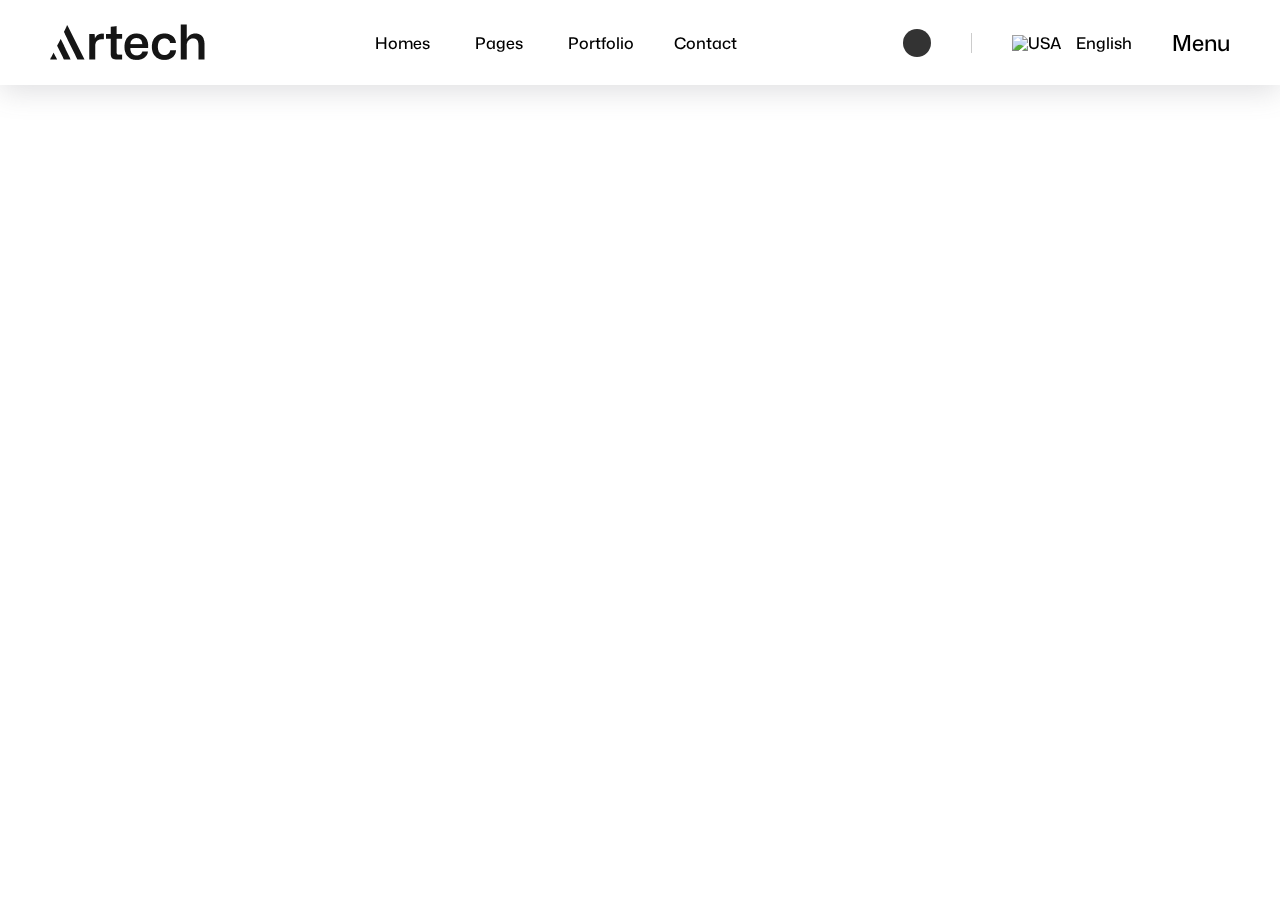
==== src/scss/pages/blog/blog.html @ c00f873a "Created: Home Page" ====
<!DOCTYPE html>
<html lang="en">

<head>
    <meta charset="UTF-8">
    <meta name="viewport" content="width=device-width, initial-scale=1.0">
    <link rel="stylesheet" href="/src/scss/base/_reset.scss">
    <link href="https://cdn.jsdelivr.net/npm/bootstrap@5.3.3/dist/css/bootstrap.min.css" rel="stylesheet"
        integrity="sha384-QWTKZyjpPEjISv5WaRU9OFeRpok6YctnYmDr5pNlyT2bRjXh0JMhjY6hW+ALEwIH" crossorigin="anonymous">
    <link rel="stylesheet" href="https://cdnjs.cloudflare.com/ajax/libs/font-awesome/6.7.2/css/all.min.css"
        integrity="sha512-Evv84Mr4kqVGRNSgIGL/F/aIDqQb7xQ2vcrdIwxfjThSH8CSR7PBEakCr51Ck+w+/U6swU2Im1vVX0SVk9ABhg=="
        crossorigin="anonymous" referrerpolicy="no-referrer" />
    <link rel="stylesheet" href="https://cdnjs.cloudflare.com/ajax/libs/remixicon/4.6.0/remixicon.css"
        integrity="sha512-kJlvECunwXftkPwyvHbclArO8wszgBGisiLeuDFwNM8ws+wKIw0sv1os3ClWZOcrEB2eRXULYUsm8OVRGJKwGA=="
        crossorigin="anonymous" referrerpolicy="no-referrer" />

    <link rel="stylesheet" href="/src/scss/style.css">

    <script defer src="/src/index.js"></script>
    <title>Artech</title>
</head>

<body>
    <nav>
        <div id="navbar">

            <div class="container-fluid">
                <div class="nav-row">
                    <div class="brand">
                        <a href="#"><img src="/src/assets/brandlogo.png" alt="brand"></a>
                    </div>


                    <ul class="items">
                        <li><a href="#">Homes <i class="ri-arrow-down-s-line"></i>
                                <ul class="dropdown">
                                    <li class="drop-list"><a href="/public/index.html">Creative Agency</a></li>
                                    <li class="drop-list"><a href="#">Digital Marketing</a></li>
                                    <li class="drop-list"><a href="#">Branding</a></li>
                                    <li class="drop-list"><a href="#">Creative Portfolio</a></li>
                                    <li class="drop-list"><a href="#">Design Studio</a></li>
                                    <li class="drop-list"><a href="#">Modern Agency</a></li>
                                    <li class="drop-list"><a href="#">Startup Agency</a></li>
                                    <li class="drop-list"><a href="#">Personal Portfolio</a></li>
                                </ul>
                            </a></li>
                        <li><a href="#">Pages <i class="ri-arrow-down-s-line"></i>
                                <ul class="dropdown">
                                    <li class="drop-list"><a href="#">About Page</a></li>
                                    <li class="drop-list"><a href="/src/scss/pages/blog/blog.html">Blog Page</a>
                                    </li>
                                    <li class="drop-list"><a href="#">Career Single Page</a></li>
                                    <li class="drop-list"><a href="#">Careers Page</a></li>
                                    <li class="drop-list"><a href="#">Contact Page</a></li>
                                    <li class="drop-list"><a href="#">Faq Page</a></li>
                                    <li class="drop-list"><a href="/src/scss/pages/portfolio/portfolio.html">Portfolio
                                            Page</a></li>
                                    <li class="drop-list"><a href="/src/scss/pages/post/post.html">Post Page</a>
                                    </li>
                                    <li class="drop-list"><a href="/src/scss/pages/pricing/pricing.html">Pricing
                                            Page</a></li>
                                    <li class="drop-list"><a href="/src/scss/pages/project/project.html">Project
                                            Page</a></li>
                                    <li class="drop-list"><a href="#">404 Page</a></li>
                                </ul>
                            </a></li>
                        <li><a href="#">Portfolio</a></li>
                        <li><a href="#">Contact</a></li>
                    </ul>


                    <div class="actions">

                        <div class="dark-mode">
                            <span class="moon"><i class="ri-moon-clear-line"></i></span>
                        </div>
                        <div class="line"></div>
                        <div class="flag">
                            <img src="https://uithemez.com/i/artech/home1_creativeAgency/assets/img/usa.svg" alt="USA">

                            <ul class="language-dropdown">
                                <li class="language-row">
                                    <a href="#"> <img
                                            src="https://uithemez.com/i/artech/home1_creativeAgency/assets/img/ksa.svg"
                                            width="20px" height="20px" alt="arabic"></a>
                                    <a class="text-link href=" #">Arabic</a>
                                </li>
                                <li class="language-row">
                                    <a href="#"> <img
                                            src="https://uithemez.com/i/artech/home1_creativeAgency/assets/img/ukr.svg"
                                            width="20px" height="20px" alt="Ukrainian"></a>
                                    <a class="text-link" href="#">Ukrainian</a>
                                </li>
                            </ul>

                            <a href="#"><span class="eng">English <i class="ri-arrow-down-s-line"></i></span></a>
                        </div>


                        <a href="#"><button id="hamburger-button"><span>Menu</span> <i class="ri-menu-line"></i>
                            </button> </a>


                        <div id="overlay" class="overlay">


                            <div class="overlay-content">
                                <div class="left-section">
                                    <span class="flower"><i class="ri-flower-line"></i></span>
                                    <span class="flower flower-second"><i class="ri-flower-line"></i></span>
                                    <span class="star"><i class="ri-bard-line"></i></span>
                                    <span class="star second-star"><i class="ri-bard-line"></i></span>
                                    <div class="circle top"></div>
                                    <div class="circle bottom"></div>
                                    <div class="circle-left"></div>
                                    <div class="circle left-bottom"></div>
                                    <ul>
                                        <div class="line-row">
                                            <div class="list-line"></div>
                                            <li><a href="#"> HOME</a></li>
                                        </div>
                                        <div class="line-row">
                                            <div class="list-line"></div>
                                            <li><a href="#"> ABOUT US</a></li>
                                        </div>
                                        <div class="line-row">
                                            <div class="list-line"></div>
                                            <li><a href="#"> SERVICES</a></li>
                                        </div>
                                        <div class="line-row">
                                            <div class="list-line"></div>
                                            <li><a href="#"> PORTFOLIO</a></li>
                                        </div>
                                        <div class="line-row">
                                            <div class="list-line"></div>
                                            <li><a href="#"> BLOG</a></li>
                                        </div>
                                        <div class="line-row">
                                            <div class="list-line"></div>
                                            <li><a href="#"> CONTACT</a></li>
                                        </div>

                                    </ul>
                                </div>
                                <div class="right-section">
                                    <span class="star"><i class="ri-bard-line"></i></span>
                                    <button id="close-button" class="close-button">X</button>
                                    <div class="logo-img">
                                        <img src="/src/assets/brandlogo.png" alt="">
                                    </div>
                                    <div class="social-icons">
                                        <a href="#"><i class="ri-facebook-fill"></i></a>
                                        <a href="#"><i class="ri-twitter-x-line"></i></a>
                                        <a href="#"><i class="ri-linkedin-fill"></i></a>
                                        <a href="#"><i class="ri-instagram-line"></i></a>
                                    </div>
                                    <div class="contact-info">
                                        <div class="contact-row">
                                            <span class="icon"><i class="ri-phone-line"></i></span>
                                            <span class="number">+00 123 456 7897</span>
                                        </div>
                                        <div class="contact-row">
                                            <span class="icon"><i class="ri-mail-open-line"></i></span>
                                            <span>info@artech.com</span>
                                        </div>
                                    </div>
                                </div>
                            </div>
                        </div>


                    </div>
                </div>
            </div>
        </div>
    </nav>
</body>

</html>
---- src/scss/style.css ----
@charset "UTF-8";
@import url("https://fonts.googleapis.com/css2?family=Mona+Sans:ital,wght@0,200..900;1,200..900&display=swap");
* {
  box-sizing: border-box;
  padding: 0;
  margin: 0;
}

html,
body,
div,
span,
applet,
object,
iframe,
h1,
h2,
h3,
h4,
h5,
h6,
p,
blockquote,
pre,
a {
  text-decoration: none;
  color: inherit;
}

abbr,
acronym,
address,
big,
cite,
code,
del,
dfn,
em,
img,
ins,
kbd,
q,
s,
samp,
small,
strike,
strong,
sub,
sup,
tt,
var,
b,
u,
i,
center,
dl,
dt,
dd,
ol,
ul,
li,
fieldset,
form,
label,
legend,
table,
caption,
tbody,
tfoot,
thead,
tr,
th,
td,
article,
aside,
canvas,
details,
embed,
figure,
figcaption,
footer,
header,
hgroup,
menu,
nav,
output,
ruby,
section,
summary,
time,
mark,
audio,
video {
  margin: 0;
  padding: 0;
  border: 0;
  font-size: 100%;
  font: inherit;
  vertical-align: baseline;
}

/* HTML5 display-role reset for older browsers */
article,
aside,
details,
figcaption,
figure,
footer,
header,
hgroup,
menu,
nav,
section {
  display: block;
}

body {
  line-height: 1;
}

ol,
ul {
  list-style: none;
}

blockquote,
q {
  quotes: none;
}

blockquote:before,
blockquote:after,
q:before,
q:after {
  content: "";
  content: none;
}

table {
  border-collapse: collapse;
  border-spacing: 0;
}

* {
  font-family: "Mona Sans", sans-serif;
}

.flex-start, #hero .left-section .left-content .square {
  display: flex;
  justify-content: flex-start;
  align-items: center;
}

.flex-center, #purpose .circle-play-btn button, #work .work-card .work-content, #products .product-card .product-content, #products .product-card, #about .container, #banner .video .video-img .play-btn, #banner .modal, #hero .special, #hero .image-grid .circle-img, #hero .image-grid .star-img, #navbar .nav-row .actions .dark-mode {
  display: flex;
  justify-content: center;
  align-items: center;
}

.flex-between, #support .support-title, #navbar .nav-row {
  display: flex;
  justify-content: space-between;
  align-items: center;
}

body {
  transition: background 0.3s, color 0.3s;
}

body.dark {
  background: #121212;
  color: white;
}
body.dark .dark-mode {
  background: white;
}
body.dark .dark-mode .moon {
  color: black;
}
body.dark #navbar .nav-row .brand a img {
  background-color: #fff;
}
body.dark #navbar .nav-row .items a {
  color: #000;
}
body.dark #hero .left-section .left-content {
  color: #fff;
}
body.dark #hero .left-section .left-content .first-paragraphy {
  color: #fff;
}
body.dark #hero .left-section .suqare-buttons button {
  color: #000;
}
body.dark #products .product-card .product-content h2 {
  color: #fff;
}
body.dark #work .work-title h1 {
  color: #fff;
}
body.dark #work .work-detail h2 {
  color: #fff;
}
body.dark #work .work-content h3 {
  color: #fff;
}
body.dark #purpose .purpose-content h2 {
  color: #fff;
}
body.dark #team .team-title span {
  color: #fff;
}
body.dark #team .team-title h1 {
  color: #fff;
}
body.dark #blog .blog-row .right-section h1 {
  color: #fff;
}
body.dark #blog .blog-row .right-section .title-row span {
  color: #fff;
}
body.dark #blog .blog-right .right-content h4 {
  color: #fff;
}

#navbar {
  padding: 22px 3%;
  box-shadow: rgba(100, 100, 111, 0.2) 0px 7px 29px 0px;
  position: fixed;
  width: 100%;
  z-index: 999;
  background-color: #fff;
}
#navbar .nav-row .items {
  display: flex;
  align-items: center;
  gap: 40px;
  position: relative;
}
#navbar .nav-row .items li {
  position: relative;
  font-weight: 500;
  font-size: 1rem;
}
#navbar .nav-row .items li :nth-child(1):hover {
  color: #ff996a;
}
#navbar .nav-row .items li a {
  text-decoration: none;
  color: #000;
  display: flex;
  align-items: center;
  gap: 5px;
}
#navbar .nav-row .items li:hover .dropdown {
  display: block;
}
#navbar .nav-row .items .dropdown {
  display: none;
  position: absolute;
  background-color: #fff;
  border-radius: 20px;
  box-shadow: 0 4px 8px rgba(0, 0, 0, 0.1);
  top: 100%;
  left: 0;
  min-width: 200px;
  overflow: hidden;
}
#navbar .nav-row .items .dropdown .drop-list {
  list-style: none;
  font-size: 14px;
  overflow: hidden;
}
#navbar .nav-row .items .dropdown .drop-list a {
  padding: 10px 20px;
  display: block;
  color: #333;
  transition: background 0.3s;
  transition: 0.4s ease-in-out;
}
#navbar .nav-row .items .dropdown .drop-list a:hover {
  background: #f4f4f4;
  transform: scale(1.1);
}
#navbar .nav-row .actions {
  display: flex;
  align-items: center;
  gap: 40px;
}
#navbar .nav-row .actions .dark-mode {
  width: 28px;
  height: 28px;
  background-color: #333;
  border-radius: 50%;
  cursor: pointer;
}
#navbar .nav-row .actions .dark-mode:hover {
  background-color: #fff;
}
#navbar .nav-row .actions .dark-mode:hover .moon {
  color: #000;
}
#navbar .nav-row .actions .dark-mode .moon {
  font-size: 20px;
  color: #fff;
}
#navbar .nav-row .actions .line {
  width: 1px;
  height: 20px;
  background-color: #ccc;
}
#navbar .nav-row .actions .flag {
  display: flex;
  align-items: center;
  gap: 15px;
  font-weight: 500;
  position: relative;
}
#navbar .nav-row .actions .flag:hover {
  color: #ff996a;
}
#navbar .nav-row .actions .flag:hover .language-dropdown {
  display: block;
}
#navbar .nav-row .actions .flag img {
  margin: 0 auto;
}
#navbar .nav-row .actions .flag .language-dropdown {
  display: none;
  position: absolute;
  top: 120%;
  left: 0;
  background: white;
  box-shadow: 0px 4px 6px rgba(0, 0, 0, 0.1);
  padding: 10px;
  list-style: none;
  border-radius: 5px;
  min-width: 150px;
}
#navbar .nav-row .actions .flag .language-dropdown .language-row {
  display: flex;
  align-items: center;
  justify-content: flex-start;
  gap: 10px;
  min-width: 150px;
  padding: 0 10px;
}
#navbar .nav-row .actions .flag .language-dropdown .language-row .text-link {
  width: 100%;
  padding: 8px 20px;
  display: block;
  color: #333;
  transition: background 0.3s;
  transition: 0.4s ease-in-out;
  cursor: pointer;
}
#navbar .nav-row .actions .flag .language-dropdown .language-row .text-link:hover {
  background: #f4f4f4;
  transform: scale(1.1);
}
#navbar .nav-row .actions #hamburger-button {
  background-color: transparent;
  border: none;
  font-size: 22px;
}
#navbar .nav-row .actions #hamburger-button span {
  font-weight: 500;
}
#navbar .nav-row .actions #hamburger-button:hover {
  color: #ff996a;
}
#navbar .nav-row .actions .overlay {
  position: relative;
  position: fixed;
  top: 0;
  left: 0;
  width: 100%;
  height: 100%;
  background-color: rgba(0, 0, 0, 0.8);
  opacity: 0;
  visibility: hidden;
  z-index: -1;
  transition: opacity 0.5s ease-in-out, visibility 0s linear 0.5s;
}
#navbar .nav-row .actions .overlay.active {
  opacity: 1;
  visibility: visible;
  z-index: 9999;
}
#navbar .nav-row .actions .overlay.active .left-section {
  top: 0;
}
#navbar .nav-row .actions .overlay.active .right-section {
  bottom: 0;
}
#navbar .nav-row .actions .overlay-content {
  display: flex;
  width: 100%;
  height: 100%;
}
#navbar .nav-row .actions .left-section {
  width: 50%;
  background-color: #151515;
  color: #f0f0f0;
  display: flex;
  align-items: center;
  position: relative;
  top: -100%;
  transition: top 0.5s ease-in-out, bottom 0.5s ease-in-out;
}
#navbar .nav-row .actions .left-section .flower {
  position: absolute;
  font-size: 20px;
  color: #333;
  left: 1%;
  top: 60%;
}
#navbar .nav-row .actions .left-section .flower-second {
  position: absolute;
  left: 50%;
  top: 20%;
}
#navbar .nav-row .actions .left-section .star {
  position: absolute;
  font-size: 40px;
  color: #333;
  left: 70%;
  bottom: 70%;
}
#navbar .nav-row .actions .left-section .second-star {
  left: 70%;
  top: 60%;
}
#navbar .nav-row .actions .left-section .circle {
  position: absolute;
  width: 200px;
  height: 200px;
  border-radius: 50%;
  border: 1px solid #333;
  z-index: 2;
}
#navbar .nav-row .actions .left-section .circle.top {
  top: 70%;
  left: 100%;
  transform: translateX(-50%);
}
#navbar .nav-row .actions .left-section .circle.bottom {
  bottom: 70%;
  left: 100%;
  transform: translateX(-50%);
}
#navbar .nav-row .actions .left-section .circle-left {
  position: absolute;
  width: 150px;
  height: 150px;
  border-radius: 50%;
  border: 1px solid #333;
  left: 5%;
}
#navbar .nav-row .actions .left-section .left-bottom {
  left: -10%;
  top: 70%;
}
#navbar .nav-row .actions .left-section ul {
  display: flex;
  flex-direction: column;
  gap: 20px;
  padding-left: 80px;
  font-size: 25px;
  font-weight: 600;
}
#navbar .nav-row .actions .left-section ul li a {
  color: #fff;
  text-decoration: none;
  display: block;
  padding: 10px 0;
}
#navbar .nav-row .actions .left-section ul .line-row {
  display: flex;
  align-items: center;
  gap: 20px;
}
#navbar .nav-row .actions .left-section ul .line-row a {
  transition: transform 0.3s ease, color 0.3s ease;
}
#navbar .nav-row .actions .left-section ul .line-row a:hover {
  color: #ff996a;
  transform: translateX(10px);
}
#navbar .nav-row .actions .left-section ul .line-row .list-line {
  width: 20px;
  height: 1px;
  background-color: #737373;
  transition: transform 0.3s ease, width 0.3s ease;
}
#navbar .nav-row .actions .left-section ul .line-row:hover .list-line {
  width: 30px;
  transform: translateX(10px);
}
#navbar .nav-row .actions .right-section {
  width: 50%;
  background-color: #f0f0f0;
  display: flex;
  align-items: center;
  flex-direction: column;
  justify-content: center;
  padding-bottom: 100px;
  position: relative;
  bottom: -100%;
  transition: bottom 0.5s ease-in-out;
}
#navbar .nav-row .actions .right-section .star {
  position: absolute;
  font-size: 40px;
  color: #ccc;
  left: 70%;
  bottom: 70%;
}
#navbar .nav-row .actions .close-button {
  position: absolute;
  top: 30px;
  right: 70px;
  background: none;
  border: none;
  font-size: 30px;
  cursor: pointer;
}
#navbar .nav-row .actions .logo-img {
  padding-bottom: 50px;
}
#navbar .nav-row .actions .social-icons {
  display: flex;
  align-items: center;
  gap: 40px;
  padding-bottom: 60px;
}
#navbar .nav-row .actions .social-icons a {
  font-size: 25px;
  color: #000;
  position: relative;
  display: inline-block;
  padding-bottom: 5px;
}
#navbar .nav-row .actions .social-icons a:hover::after {
  content: "";
  position: absolute;
  left: 0;
  bottom: 0;
  width: 100%;
  height: 2px;
  background-color: #000;
}
#navbar .nav-row .actions .contact-info {
  display: flex;
  flex-direction: column;
  gap: 30px;
  font-weight: 500;
  color: #151515;
}
#navbar .nav-row .actions .contact-info .contact-row {
  display: flex;
  align-items: center;
  gap: 20px;
  font-size: 20px;
  cursor: pointer;
}
#navbar .nav-row .actions .contact-info .contact-row .icon {
  font-size: 25px;
}
#navbar .nav-row .actions .contact-info .contact-row .number {
  line-height: 3px;
}

@media (max-width: 468px) {
  #navbar .nav-row {
    display: flex;
    justify-content: center;
    flex-direction: column;
    align-items: center;
  }
  #navbar .nav-row .items {
    display: flex;
    flex-direction: column;
    justify-content: center;
    align-items: center;
    padding-top: 20px;
    gap: 30px;
  }
  #navbar .nav-row .actions {
    display: flex;
    justify-content: center;
    align-items: center;
    padding-top: 30px;
  }
}
footer {
  background-color: #151515;
  padding-top: 120px;
  overflow: hidden;
}
footer .container .agency {
  font-size: 9rem;
  color: #212121;
  position: absolute;
  left: 50%;
}
footer .container .agency img {
  position: absolute;
  bottom: 100px;
  width: 30px;
}
footer .left-section {
  display: flex;
  flex-direction: column;
  gap: 60px;
  position: relative;
}
footer .left-section .triangle {
  position: absolute;
  left: -30%;
}
footer .left-section .circle {
  width: 320px;
  height: 320px;
  border-radius: 50%;
  position: absolute;
  border: 2px solid #1a1a1a;
  left: -10%;
}
footer .left-section .circle-second {
  width: 500px;
  height: 400px;
  border-radius: 50%;
  position: absolute;
  border: 2px solid #1a1a1a;
  left: -90%;
  top: 130%;
}
footer .left-section .artech-logo {
  margin-bottom: 120px;
}
footer .left-section .contact h2 {
  color: #fff;
  font-weight: 600;
}
footer .right-section h3 {
  color: #fff;
  font-weight: 600;
  padding-bottom: 20px;
}
footer .right-section .email h4 {
  font-size: 1rem;
  color: #fff;
  padding-bottom: 10px;
}
footer .right-section .email form {
  position: relative;
}
footer .right-section .email form input {
  width: 100%;
  background: transparent;
  border: none;
  outline: none;
}
footer .right-section .email form .line {
  width: 100%;
  height: 1px;
  background-color: gray;
}
footer .right-section .email form img {
  position: absolute;
  right: 0;
  top: -5px;
  transform: rotate(-40deg);
}
footer .right-section .list-row {
  display: flex;
  gap: 50px;
  margin-left: 100px;
  margin-top: 100px;
}
footer .right-section .list-row .list {
  color: #6a6a6a;
  display: flex;
  flex-direction: column;
  gap: 15px;
  font-weight: 500;
  font-size: 15px;
}
footer .right-section .list-row .list .title {
  color: #fff;
  padding-bottom: 19px;
  font-weight: 700;
  font-size: 19px;
}
footer .right-section .list-row .list .hashtag {
  color: #fff;
  font-weight: 600;
}
footer .right-section .list-row .list .lineheight {
  line-height: 1.5;
}
footer .about-footer {
  padding: 30px 0;
  background-color: #0f0f0f;
  margin-top: 100px;
  position: relative;
  z-index: 1;
}
footer .about-footer .container {
  display: flex;
  justify-content: space-between;
  align-items: center;
}
footer .about-footer .container .writer-brand span {
  color: #6a6a6a;
}
footer .about-footer .container .writer-brand .second-text {
  color: #fff;
}
footer .about-footer .container .about {
  display: flex;
  gap: 20px;
  color: #fff;
}
footer .about-footer .container .about h5 {
  font-size: 1rem;
  font-weight: 500;
}

@keyframes rotateImage {
  0% {
    transform: rotate(0deg);
  }
  100% {
    transform: rotate(360deg);
  }
}
#hero {
  padding-top: 300px;
  margin: 0 auto;
  overflow: hidden;
}
#hero .different-img {
  position: relative;
  top: -50px;
  left: 85%;
  transform: translate(-50%, -50%);
  animation: rotateImage 20s linear infinite;
}
#hero .left-section {
  position: relative;
}
#hero .left-section .home-circle {
  width: 382px;
  height: 382px;
  border-radius: 50%;
  border: 1px solid #ddd;
  position: absolute;
  bottom: 72%;
  left: -130px;
  animation: rotateImage 80s linear infinite;
}
#hero .left-section .home-circle .small-flower {
  position: absolute;
  left: 20%;
  top: -10px;
  font-size: 35px;
}
#hero .left-section .home-circle-second {
  overflow: hidden;
  width: 400px;
  height: 400px;
  border-radius: 50%;
  border: 1px solid #ddd;
  position: absolute;
  left: 180%;
  bottom: 90%;
}
#hero .left-section .left-content {
  color: #151515;
  position: relative;
}
#hero .left-section .left-content .first-paragraphy {
  font-size: 17px;
  color: #151515;
  font-weight: 600;
  position: relative;
}
#hero .left-section .left-content .first-paragraphy .paragraphy-img {
  width: 20px;
  height: 20px;
  -o-object-fit: cover;
     object-fit: cover;
  position: absolute;
  bottom: 12px;
}
#hero .left-section .left-content .agency-title {
  padding-bottom: 50px;
}
#hero .left-section .left-content .agency-title .first-head {
  font-size: 100px;
  font-weight: 600;
  padding-bottom: 10px;
}
#hero .left-section .left-content .agency-title .second-head {
  font-size: 100px;
  font-weight: 600;
}
#hero .left-section .left-content .agency-title .moonimg {
  margin-left: 30px;
}
#hero .left-section .left-content .agency-title .second-paragraphy {
  color: #767676;
  font-weight: 400;
  line-height: 30px;
}
#hero .left-section .left-content .square {
  gap: 40px;
  position: relative;
}
#hero .left-section .left-content .square .square-img {
  position: relative;
}
#hero .left-section .left-content .square .square-img img {
  -o-object-fit: cover;
     object-fit: cover;
  border-radius: 10px;
}
#hero .left-section .left-content .square .corner {
  position: absolute;
  width: 20px;
  height: 20px;
  border: 3px solid black;
}
#hero .left-section .left-content .square .top-left {
  top: -10px;
  left: -10px;
  border-right: none;
  border-bottom: none;
}
#hero .left-section .left-content .square .top-right {
  top: -10px;
  right: -10px;
  border-left: none;
  border-bottom: none;
}
#hero .left-section .left-content .square .bottom-left {
  bottom: -10px;
  left: -10px;
  border-right: none;
  border-top: none;
}
#hero .left-section .left-content .square .bottom-right {
  bottom: -10px;
  right: -10px;
  border-left: none;
  border-top: none;
}
#hero .left-section .left-content .square .square-reviews {
  display: flex;
  align-items: flex-start;
  flex-direction: column;
  justify-content: flex-start;
  font-size: 15px;
  color: #151515;
  padding-top: 30px;
}
#hero .left-section .left-content .square .square-reviews span {
  white-space: nowrap;
  font-weight: 700;
  color: #151515;
  font-size: 17px;
}
#hero .left-section .left-content .suqare-buttons {
  display: flex;
  gap: 26px;
  color: #151515;
  padding-top: 40px;
}
#hero .left-section .left-content .suqare-buttons button {
  padding: 12px 30px;
  border: 2px solid transparent;
  border-radius: 25px;
  font-weight: 500;
  transition: 0.5s ease-in-out;
  background: linear-gradient(white, white) padding-box, linear-gradient(to bottom, black, transparent 50%, black) border-box;
}
#hero .left-section .left-content .suqare-buttons button:hover {
  background: #000;
  color: #fff;
}
#hero .image-grid {
  display: grid;
  grid-template-columns: repeat(4, 1fr);
  grid-template-rows: repeat(4, 1fr);
  width: 400px;
  position: relative;
}
#hero .image-grid .star-img {
  animation: rotateImage 20s linear infinite;
  position: absolute;
  top: 5%;
  left: 35%;
  transform: translate(-50%, -50%);
}
#hero .image-grid .star-img .star {
  -o-object-fit: cover;
     object-fit: cover;
  width: 100%;
  height: 100%;
}
#hero .image-grid .circle-img {
  animation: rotateImage 20s linear infinite;
  top: 5%;
  right: -30px;
  transform: translate(-50%, -50%);
  position: absolute;
}
#hero .image-grid .circle-img .circle {
  -o-object-fit: cover;
     object-fit: cover;
  width: 150%;
  height: 150%;
}
#hero .cell {
  width: 120px;
  height: 120px;
  border-radius: 10px;
  background: url("https://uithemez.com/i/artech/home1_creativeAgency/assets/img/hero.jpg");
  background-repeat: no-repeat;
  background-size: cover;
  background-position: center;
  background-size: 400px 400px;
}
#hero .cell:nth-child(1) {
  background-position: 0px 0px;
}
#hero .cell:nth-child(2) {
  background-position: -100px 0px;
}
#hero .cell:nth-child(3) {
  background-position: -200px 0px;
}
#hero .cell:nth-child(4) {
  background-position: -300px 0px;
}
#hero .cell:nth-child(5) {
  background-position: 0px -100px;
}
#hero .cell:nth-child(6) {
  background-position: -100px -100px;
}
#hero .cell:nth-child(7) {
  background-position: -200px -100px;
}
#hero .cell:nth-child(8) {
  background-position: -300px -100px;
}
#hero .cell:nth-child(9) {
  background-position: 0px -200px;
}
#hero .cell:nth-child(10) {
  background-position: -100px -200px;
}
#hero .cell:nth-child(11) {
  background-position: -200px -200px;
}
#hero .cell:nth-child(12) {
  background-position: -300px -200px;
}
#hero .cell:nth-child(13) {
  background-position: 0px -300px;
}
#hero .cell:nth-child(14) {
  background-position: -100px -300px;
}
#hero .cell:nth-child(15) {
  background-position: -200px -300px;
}
#hero .cell:nth-child(16) {
  background-position: -300px -300px;
}
#hero .empty {
  background: #fff;
}
#hero .special {
  background: #fff;
}
#hero .special img {
  width: 40px;
  height: auto;
}
#hero .shadow-title {
  font-size: 9rem;
  color: #f3f3f3;
  position: relative;
}
#hero .shadow-title img {
  position: absolute;
  right: 73%;
  top: 40%;
  -o-object-fit: cover;
     object-fit: cover;
}

@media (max-width: 468px) {
  #hero {
    padding-top: 300px;
  }
}
#banner {
  padding: 100px 40px;
  margin: 0 auto;
}
#banner .modal {
  position: fixed;
  z-index: 1000;
  left: 0;
  top: 0;
  width: 100%;
  height: 100%;
  background-color: rgba(0, 0, 0, 0.9);
}
#banner .modal-content {
  width: 80%;
  height: 80%;
  position: relative;
}
#banner .close {
  position: absolute;
  top: -40px;
  right: -100px;
  font-size: 30px;
  color: #fff;
  cursor: pointer;
  background: none;
  border: none;
}
#banner .video .video-img {
  position: relative;
  width: 100%;
  height: 100%;
  overflow: hidden;
}
#banner .video .video-img::after {
  content: "";
  position: absolute;
  top: 0;
  left: 0;
  width: 100%;
  height: 100%;
  background: rgba(0, 0, 0, 0.5);
  pointer-events: none;
}
#banner .video .video-img img {
  width: 100%;
  height: auto;
  -o-object-fit: cover;
     object-fit: cover;
  display: block;
  z-index: 0;
  transition: transform 0.5s ease-out;
}
#banner .video .video-img .play-btn {
  position: absolute;
  top: 50%;
  left: 50%;
  transform: translate(-50%, -50%);
  border-radius: 50%;
  width: 140px;
  height: 140px;
  font-weight: bold;
  cursor: pointer;
  transition: background 0.3s ease;
  border: 1px solid rgb(255, 255, 255);
  font-size: 15px;
}
#banner .video .video-img .play-btn button {
  background: transparent;
  color: #fff;
  border: none;
}

#about {
  margin: 0 auto;
  padding-top: 50px;
}
#about .container {
  position: relative;
}
#about .container .floating-image {
  position: absolute;
  top: 10%;
  left: 50%;
  transform: translateX(-50%);
  width: 100%;
  max-width: 1100px;
  z-index: -1;
  transition: top 0.7s linear;
}
#about .container .about-content .union-row {
  display: flex;
  gap: 30px;
  position: relative;
}
#about .container .about-content .union-row h1 {
  font-size: 50px;
  font-weight: 600;
}
#about .container .about-content .union-row .small-img {
  position: absolute;
  left: 80%;
  top: 80%;
}
#about .container .about-content .about-detail {
  display: flex;
  flex-direction: column;
  align-items: flex-start;
  gap: 10px;
  padding-top: 20px;
}
#about .container .about-content .about-detail .about-header {
  display: flex;
  align-items: flex-start;
  gap: 30px;
  padding-left: 90px;
  flex-direction: column;
  overflow: hidden;
}
#about .container .about-content .about-detail .about-header .content {
  width: 100%;
  display: flex;
  flex-direction: column;
  justify-content: center;
  padding-left: 70px;
  gap: 40px;
}
#about .container .about-content .about-detail .about-header .content .line {
  width: 100%;
  height: 1px;
  background: black;
  margin-top: 10px;
}
#about .container .about-content .about-detail .about-header .content p {
  margin: 0;
  color: #666;
  line-height: 1.8;
  font-size: 16px;
  font-weight: 500;
}
#about .container .about-content .about-detail .about-header .signature {
  width: 250px;
  height: auto;
  overflow: hidden;
  margin-left: 70px;
}
#about .container .about-content .about-detail .about-header .signature .signature-img {
  width: 100%;
  height: 100%;
  -o-object-fit: contain;
     object-fit: contain;
}
#about .container .about-content .about-detail .about-header .star-row {
  display: flex;
  align-items: center;
  gap: 30px;
}
#about .container .about-content .about-detail .about-header .star-row h4 {
  margin: 0;
  font-weight: 600;
}

#products {
  padding-top: 100px;
}
#products .product-card {
  overflow: hidden;
  width: 300px;
  height: 297px;
  border: 1px solid rgba(153, 153, 153, 0.2);
  border-radius: 50%;
  position: relative;
}
#products .product-card .product-content {
  flex-direction: column;
  gap: 17px;
}
#products .product-card .product-content span {
  text-align: center;
  line-height: 25px;
}
#products .product-card .product-content h2 {
  font-size: 62px;
  color: #151515;
  white-space: nowrap;
}
#products .product-card .product-content .first-text {
  font-weight: 500;
}
#products .product-card .product-content .second-text {
  color: #666;
  font-weight: 400;
}
#products .row > div:nth-child(2) .product-card::after {
  content: "";
  position: absolute;
  width: 20px;
  height: 20px;
  background-color: black;
  border-radius: 50%;
  bottom: 65px;
  right: 13px;
  z-index: -1;
}

#support {
  background-color: #151515;
  padding: 150px 0;
  color: #fff;
  position: relative;
  margin-top: 100px;
}
#support .vector {
  width: 18px;
  height: 28px;
  position: absolute;
  top: 50%;
}
#support .vector .vector-img {
  width: 100%;
  height: 100%;
  -o-object-fit: contain;
     object-fit: contain;
}
#support .support-title h2 {
  font-size: 50px;
  font-weight: 600;
}
#support .support-title p {
  position: relative;
  color: #ababab;
  line-height: 1.7;
  font-size: 16px;
  font-weight: 500;
}
#support .support-title p img {
  position: absolute;
  width: 30px;
  height: 30px;
  -o-object-fit: contain;
     object-fit: contain;
  bottom: 70px;
  right: -30px;
}
#support .support-card {
  overflow: hidden;
  padding-top: 40px;
}
#support .support-card .card-content {
  padding-top: 22px;
}
#support .support-card .card-content .add-content {
  display: flex;
  flex-direction: column;
  gap: 10px;
  color: rgb(171, 171, 171);
  font-weight: 500;
  font-size: 15px;
  padding-top: 30px;
}
#support .support-card .card-content .add-content .add-row {
  display: flex;
  gap: 10px;
}
#support .support-card .card-content .title {
  display: flex;
  flex-direction: column;
  gap: 5px;
}
#support .support-card .card-content .title p {
  color: rgb(171, 171, 171);
  font-weight: 500;
  font-size: 16px;
}
#support .support-card .card-content .title h3 {
  font-size: 24px;
  font-weight: 600;
}
#support .support-card .card-content .num-line {
  position: relative;
  display: flex;
  justify-content: flex-end;
  align-items: center;
  margin-top: 20px;
}
#support .support-card .card-content .num-line::before {
  content: "";
  position: absolute;
  width: calc(100% - 30px);
  height: 1px;
  background-color: #444;
  left: 0;
  top: 50%;
  transform: translateY(-50%);
}
#support .support-card .card-content .num-line::after {
  content: "";
  position: absolute;
  width: 8px;
  height: 8px;
  background-color: #777;
  border-radius: 50%;
  left: 0;
  top: 50%;
  transform: translateY(-50%);
}
#support .support-card .card-content .num-line .num {
  display: flex;
  justify-content: center;
  align-items: center;
  width: 28px;
  height: 28px;
  border: 1px solid #777;
  border-radius: 50%;
  font-size: 12px;
  color: #aaa;
  background-color: #111;
  position: relative;
  z-index: 1;
}
#support .swiper {
  padding-bottom: 50px;
}
#support .swiper-wrapper {
  justify-content: space-between !important;
}
#support .swiper-slide {
  display: flex;
  justify-content: center;
  margin-right: 0 !important;
}
#support .swiper-button-next, #support .swiper-button-prev {
  color: #000; /* Oxları qara et */
}
#support .swiper-pagination {
  position: relative;
  margin-top: 15px;
}

#work {
  padding-top: 120px;
}
#work .work-title h1 {
  font-size: 200px;
  font-weight: 600;
  color: #151515;
}
#work .work-detail h2 {
  font-size: 50px;
  color: #151515;
}
#work .work-detail p {
  font-size: 15px;
  line-height: 1.8;
  color: #666;
  font-weight: 500;
}
#work .work-detail .work-category .category-list {
  display: flex;
  gap: 20px;
}
#work .work-detail .work-category .category-list :nth-child(3) {
  color: #666;
}
#work .work-detail .work-category .category-list :nth-child(5) {
  color: #666;
}
#work .work-detail .work-category .category-list :nth-child(7) {
  color: #666;
}
#work .work-detail .work-category .category-list :nth-child(9) {
  white-space: nowrap;
  color: #666;
}
#work .work-card {
  overflow: hidden;
  position: relative;
  cursor: pointer;
}
#work .work-card:hover .play-btn {
  opacity: 1;
}
#work .work-card:hover .work-content h3::after {
  opacity: 1;
}
#work .work-card .work-img {
  overflow: hidden;
  position: relative;
  width: 100%;
  height: 100%;
}
#work .work-card .work-img::after {
  content: "";
  position: absolute;
  top: 0;
  left: 0;
  width: 100%;
  height: 100%;
  background: rgba(0, 0, 0, 0);
  transition: background 0.3s ease;
  pointer-events: none;
}
#work .work-card .work-img:hover::after {
  background: rgba(0, 0, 0, 0.5);
}
#work .work-card .work-img img {
  width: 100%;
  height: 100%;
  -o-object-fit: contain;
     object-fit: contain;
  transition: transform 0.3s ease-out;
}
#work .work-card .work-content {
  flex-direction: column;
  padding-top: 20px;
}
#work .work-card .work-content h3 {
  position: relative;
  cursor: pointer;
  color: #151515;
  font-size: 25px;
}
#work .work-card .work-content h3::after {
  content: "";
  position: absolute;
  left: 0;
  bottom: 0;
  width: 100%;
  height: 2px;
  background-color: #000;
  opacity: 0;
  transition: opacity 0.3s ease;
}
#work .work-card .work-content p {
  color: #666;
}
#work .work-card .play-btn {
  position: absolute;
  top: calc(50% - 75px);
  left: calc(50% - 75px);
  width: 180px;
  height: 180px;
  border-radius: 50%;
  background-color: #FF8851;
  border: none;
  z-index: 10;
  overflow: hidden;
  opacity: 0;
  transform: scale(0.8);
  transition: all 0.3s ease;
}
#work .work-card .play-btn::after {
  position: absolute;
  content: "";
  width: 25px;
  height: 25px;
  border-radius: 50%;
  background-color: #151515;
  right: 0;
  bottom: 20%;
}
#work .work-card .play-btn span {
  color: #fff;
  font-size: 55px;
  display: inline-block;
  transform: rotate(45deg);
}
#work .cir-btn {
  position: relative;
  width: 190px;
  height: 190px;
  background-color: rgb(21, 21, 21);
  display: flex;
  align-items: center;
  justify-content: center;
  text-align: center;
  color: rgb(255, 255, 255);
  border-radius: 50%;
  margin: 50px auto 0px;
  overflow: hidden;
  transition: color 0.4s ease;
}
#work .cir-btn:hover {
  color: rgb(21, 21, 21);
}
#work .cir-btn:hover::after {
  width: 100%;
  height: 100%;
  bottom: 0;
  right: 0;
  border-radius: 50%;
}
#work .cir-btn::after {
  position: absolute;
  content: "";
  width: 12%;
  height: 12%;
  background-color: #FF8851;
  right: 0px;
  bottom: 20%;
  border-radius: 50%;
  transition: all 0.4s ease-in-out;
  z-index: 1;
}
#work .cir-btn .count {
  display: flex;
  flex-direction: column;
  gap: 25px;
  position: relative;
  z-index: 2;
}
#work .cir-btn .count .num-img {
  display: flex;
  justify-content: center;
  align-items: center;
}
#work .cir-btn .count .num-img img {
  width: 25px;
  transform: rotate(-40deg);
}

@keyframes rotateText {
  from {
    transform: rotate(0deg);
  }
  to {
    transform: rotate(360deg);
  }
}
#purpose {
  padding-top: 100px;
}
#purpose .purpose-content h2 {
  color: #151515;
  font-size: 45px;
  font-weight: 600;
  line-height: 1.5;
}
#purpose .purpose-content .artech-shadow {
  font-size: 9rem;
  color: transparent;
  -webkit-text-stroke: 1px rgba(153, 153, 153, 0.267);
}
#purpose .purpose-content .flex-paragraph {
  display: flex;
  justify-content: flex-end;
  align-items: flex-end;
}
#purpose .purpose-content .flex-paragraph p {
  max-width: 700px;
  line-height: 1.7;
  color: #666;
  font-size: 1rem;
  font-weight: 500;
}
#purpose .circle-play-btn {
  position: relative;
  display: flex;
  align-items: center;
  justify-content: center;
  width: 150px;
  height: 150px;
  left: 55%;
  bottom: 50px;
}
#purpose .circle-play-btn button {
  padding: 20px 20px;
  border-radius: 50%;
  border: none;
  background: #f5f5f5;
  cursor: pointer;
  position: absolute;
}
#purpose .circle-play-btn button i {
  font-size: 30px;
  color: #000;
}
#purpose .circle-play-btn .circle-text-wrapper {
  position: absolute;
  width: 170px;
  height: 170px;
  top: 50%;
  left: 50%;
  transform: translate(-50%, -50%);
}
#purpose .circle-play-btn .circle-text {
  width: 100%;
  height: 100%;
  animation: rotateText 15s linear infinite;
}
#purpose .circle-play-btn .circle-text svg {
  width: 100%;
  height: 100%;
  font-size: 11px;
  text-transform: uppercase;
}
#purpose .circle-play-btn .circle-text text {
  font-size: 15px;
  letter-spacing: 9px;
  fill: #000;
}

#client {
  padding-top: 100px;
  padding-bottom: 50px;
}
#client .overlay-img {
  background-image: url(https://uithemez.com/i/artech/home1_creativeAgency/assets/img/testi/testi_bg.png);
  background-position: center;
  background-size: cover;
  background-repeat: no-repeat;
  position: relative;
  width: 100%;
  height: 800px;
  overflow: hidden;
}
#client .overlay-img::after {
  position: absolute;
  content: "";
  left: 0;
  top: 0;
  width: 100%;
  height: 100%;
  background-color: #000;
  opacity: 0.85;
}
#client .overlay-img .left-section .user-img {
  position: absolute;
  z-index: 9;
  width: 400px;
  height: auto;
  top: 38%;
}
#client .overlay-img .left-section .user-img img {
  width: 100%;
  height: 100%;
  -o-object-fit: cover;
     object-fit: cover;
}
#client .overlay-img .client-detail .client-content {
  display: flex;
  align-items: flex-start;
  flex-direction: column;
  justify-content: flex-start;
  position: absolute;
  z-index: 9;
  top: 50%;
  left: 65%;
  transform: translate(-50%, -50%);
}
#client .overlay-img .client-detail .client-content h2 {
  color: #fbfbfb;
  padding-bottom: 50px;
  font-size: 25px;
  font-weight: 600;
}
#client .overlay-img .client-detail .client-content p {
  line-height: 1.5;
  font-size: 30px;
  color: #fbfbfb;
  white-space: nowrap;
}
#client .overlay-img .client-detail .client-content .reviews {
  display: flex;
  align-items: center;
  gap: 15px;
  padding-bottom: 10px;
}
#client .overlay-img .client-detail .client-content .reviews img {
  padding-right: 20px;
}
#client .overlay-img .client-detail .client-content .reviews span {
  color: #fbfbfb;
  font-size: 20px;
  font-weight: 600;
}
#client .overlay-img .client-detail .client-content .reviews .stars i {
  color: #ff8851;
}
#client .overlay-img .client-detail .client-content .reviews :nth-child(4) {
  color: gray;
  font-weight: 500;
  font-size: 17px;
}
#client .overlay-img .client-detail .client-content .line {
  width: 100%;
  height: 1px;
  background-color: gray;
}
#client .overlay-img .client-detail .client-content .user-bottom {
  padding-top: 50px;
  display: flex;
  flex-direction: column;
  align-items: flex-start;
  gap: 20px;
  color: #151515;
}
#client .overlay-img .client-detail .client-content .user-bottom button {
  padding: 15px 30px;
  border: 2px solid #ccc;
  border-radius: 25px;
  font-weight: 500;
  transition: 0.5s ease-in-out;
  background: transparent;
  color: #fbfbfb;
}
#client .overlay-img .client-detail .client-content .user-bottom button:hover {
  background-color: #ffffff;
  color: #000;
}
#client .overlay-img .client-detail .client-content .user-bottom h4 {
  color: #fbfbfb;
  font-weight: 600;
}

#team {
  padding-top: 100px;
}
#team .team-title {
  display: flex;
  align-items: center;
  justify-content: center;
  flex-direction: column;
  gap: 20px;
  padding-bottom: 40px;
}
#team .team-title h1 {
  text-align: center;
  color: #151515;
  font-weight: 600;
  font-size: 50px;
}
#team .team-title .paragraphy {
  display: flex;
  align-items: center;
  gap: 10px;
}
#team .team-title .paragraphy span {
  font-weight: 600;
  color: #151515;
}
#team .team-card {
  overflow: hidden;
  background-color: #ffffff;
  box-shadow: rgba(149, 157, 165, 0.2) 0px 8px 24px;
  padding-left: 30px;
  transition: all 0.3s ease;
}
#team .team-card .team-img {
  width: 100%;
  height: 300px;
  position: relative;
}
#team .team-card .team-img img {
  width: 100%;
  height: 100%;
  -o-object-fit: cover;
     object-fit: cover;
}
#team .team-card .team-img .social-button {
  position: relative;
  display: inline-block;
  left: 65%;
  bottom: 25px;
}
#team .team-card .team-img .social-button .main-btn {
  width: 50px;
  height: 50px;
  background: black;
  color: white;
  font-size: 24px;
  display: flex;
  align-items: center;
  justify-content: center;
  cursor: pointer;
  position: relative;
  transition: background 0.3s;
}
#team .team-card .team-img .social-button .social-icons {
  position: absolute;
  bottom: -9px;
  left: 50%;
  transform: translateX(-50%) translateY(50%);
  display: flex;
  flex-direction: column;
  opacity: 0;
  visibility: hidden;
  transition: opacity 0.3s, transform 0.3s;
  gap: 1px;
}
#team .team-card .team-img .social-button .social-icons a {
  width: 50px;
  height: 50px;
  color: white;
  display: flex;
  align-items: center;
  justify-content: center;
  font-size: 18px;
  transition: background 0.3s;
  background: #ff8851;
}
#team .team-card .team-img .social-button .social-icons a:hover {
  background: #000;
}
#team .team-card .team-content {
  padding-top: 40px;
}
#team .team-card .team-content h2 {
  white-space: nowrap;
  font-size: 22px;
  font-weight: 600;
}
#team .team-card .team-content p {
  color: #666;
  font-weight: 500;
}
#team .team-card:hover .team-img .social-button .social-icons {
  opacity: 1;
  visibility: visible;
  transform: translateX(-50%) translateY(-60px);
}

#brands {
  padding-top: 100px;
  margin-bottom: 100px;
}
#brands .line {
  margin-top: 35px;
  width: 100%;
  height: 1px;
  background-color: #ddd;
}

#services {
  padding-top: 50px;
  padding-bottom: 50px;
}
#services .left-section h3 {
  padding-bottom: 10px;
}
#services .left-section p {
  line-height: 1.6;
  padding-bottom: 55px;
  color: #666;
}
#services .left-section .cir-btn {
  position: relative;
  width: 190px;
  height: 190px;
  background-color: rgb(21, 21, 21);
  display: flex;
  align-items: center;
  justify-content: center;
  color: rgb(255, 255, 255);
  border-radius: 50%;
  overflow: hidden;
  transition: color 0.4s ease;
}
#services .left-section .cir-btn:hover {
  color: rgb(21, 21, 21);
}
#services .left-section .cir-btn:hover::after {
  width: 100%;
  height: 100%;
  bottom: 0;
  right: 0;
  border-radius: 50%;
}
#services .left-section .cir-btn::after {
  position: absolute;
  content: "";
  width: 12%;
  height: 12%;
  background-color: #FF8851;
  right: 0px;
  bottom: 20%;
  border-radius: 50%;
  transition: all 0.4s ease-in-out;
  z-index: 1;
}
#services .left-section .cir-btn .count {
  display: flex;
  flex-direction: column;
  gap: 25px;
  position: relative;
  z-index: 2;
}
#services .left-section .cir-btn .count .num-img {
  display: flex;
  justify-content: center;
  align-items: center;
}
#services .left-section .cir-btn .count .num-img img {
  width: 25px;
  transform: rotate(-40deg);
}
#services .text-wrapper {
  display: flex;
  justify-content: space-between;
  position: relative;
}
#services .text-wrapper .right-text {
  display: flex;
  align-items: center;
  gap: 20px;
  padding-bottom: 20px;
}
#services .text-wrapper .right-text span {
  white-space: nowrap;
  font-size: 1rem;
  font-weight: 600;
}
#services .line {
  width: 100%;
  height: 1px;
  background-color: #ddd;
  margin-bottom: 10px;
}
#services .main-text {
  display: flex;
  align-items: center;
}
#services .main-text p {
  white-space: nowrap;
  line-height: 1.8;
  color: #666;
}
#services .main-text .main-img {
  width: 100%;
  height: 150px;
}
#services .main-text .main-img img {
  width: 100%;
  height: 100%;
  -o-object-fit: contain;
     object-fit: contain;
}

#blog {
  padding-top: 100px;
  padding-bottom: 50px;
}
#blog .blog-row {
  display: flex;
  justify-content: space-between;
}
#blog .blog-row .left-section {
  display: flex;
  gap: 10px;
}
#blog .blog-row .left-section .flower-content {
  display: flex;
  justify-content: flex-start;
  flex-direction: column;
  gap: 15px;
}
#blog .blog-row .left-section .flower-content p {
  color: #666;
  font-weight: 400;
  line-height: 1.7;
  white-space: nowrap;
}
#blog .blog-row .left-section .flower-content .flower-img {
  display: flex;
  justify-content: flex-end;
}
#blog .blog-row .center-section .line {
  width: 1px;
  height: 200px;
  background-color: #ddd;
}
#blog .blog-row .right-section {
  display: flex;
  flex-direction: column;
  gap: 25px;
}
#blog .blog-row .right-section h1 {
  font-size: 50px;
  font-weight: 600;
  color: #151515;
}
#blog .blog-row .right-section .title-row {
  display: flex;
  align-items: center;
  gap: 15px;
}
#blog .blog-row .right-section .title-row span {
  font-weight: 600;
  color: #151515;
}
#blog .blog-img {
  position: relative;
  background-image: url(https://uithemez.com/i/artech/home1_creativeAgency/assets/img/blog/2.jpg);
  background-repeat: no-repeat;
  background-size: cover;
  background-position: center;
  height: 500px;
}
#blog .blog-img::after {
  position: absolute;
  content: "";
  left: 0;
  top: 0;
  width: 100%;
  height: 100%;
  background-color: #000;
  opacity: 0.5;
}
#blog .blog-img .img-content {
  position: absolute;
  color: #fff;
  z-index: 9;
  left: 40px;
  bottom: 20px;
}
#blog .blog-img .img-content h2 {
  line-height: 1.5;
}
#blog .blog-img .img-content .detail {
  display: flex;
  font-size: 14px;
  gap: 20px;
  align-items: center;
}
#blog .blog-img .img-content .detail .sline {
  width: 1px;
  height: 22px;
  background-color: #ddd;
}
#blog .blog-img .img-content .detail .date {
  display: flex;
  align-items: center;
  gap: 10px;
}
#blog .blog-img .img-content .detail .date p {
  margin: 0 auto;
}
#blog .blog-img .img-content .detail .secondspan {
  color: #f0804d;
}
#blog .blog-img .img-content .detail .date {
  display: flex;
}
#blog .blog-right {
  overflow: hidden;
}
#blog .blog-right .right-img {
  background-image: url(https://uithemez.com/i/artech/home1_creativeAgency/assets/img/blog/1.jpg);
  background-repeat: no-repeat;
  background-size: cover;
  background-position: center;
  height: 260px;
}
#blog .blog-right .right-content {
  display: flex;
  flex-direction: column;
  gap: 15px;
  padding-top: 20px;
}
#blog .blog-right .right-content .detail {
  display: flex;
  align-items: center;
  gap: 20px;
  font-size: 14px;
}
#blog .blog-right .right-content .detail .secondspan {
  color: #f0804d;
  font-weight: 500;
}
#blog .blog-right .right-content .detail .sline {
  width: 1px;
  height: 22px;
  background-color: #ddd;
}
#blog .blog-right .right-content .detail .date {
  display: flex;
  align-items: center;
  gap: 10px;
}
#blog .blog-right .right-content .detail .date p {
  margin: 0 auto;
}
#blog .blog-right .right-content h4 {
  font-weight: 600;
  color: #151515;
}
#blog .blog-right .right-content p {
  color: #666;
  line-height: 1.6;
  white-space: nowrap;
  font-size: 15px;
  font-weight: 500;
}
#blog .blog-right .right-content .read-btn {
  display: flex;
  align-items: center;
  gap: 10px;
}
#blog .blog-right .right-content .read-btn a button {
  border: none;
  border-bottom: 1px solid #000;
  line-height: 1.5;
  font-weight: 600;
  color: #151515;
}

#project {
  background-color: #f6f6f6;
  padding: 100px 0;
}
#project .project-detail h1 {
  color: #151515;
  font-size: 82px;
  font-weight: 600;
  padding-bottom: 20px;
}
#project .project-detail .buttons {
  display: flex;
  gap: 15px;
  padding-bottom: 10px;
}
#project .project-detail .buttons a button {
  padding: 12px 30px;
  border: 2px solid transparent;
  border-radius: 25px;
  font-weight: 500;
  transition: 0.5s ease-in-out;
  background: linear-gradient(white, white) padding-box, linear-gradient(to bottom, black, transparent 50%, black) border-box;
}
#project .project-detail .buttons a button:hover {
  background: #000;
  color: #fff;
}
#project .cir-btn {
  position: relative;
  width: 190px;
  height: 190px;
  background-color: rgb(21, 21, 21);
  display: flex;
  align-items: center;
  justify-content: center;
  text-align: center;
  color: rgb(255, 255, 255);
  border-radius: 50%;
  margin: 50px auto 0px;
  overflow: hidden;
  transition: color 0.4s ease;
}
#project .cir-btn:hover {
  color: rgb(21, 21, 21);
}
#project .cir-btn:hover::after {
  width: 100%;
  height: 100%;
  bottom: 0;
  right: 0;
  border-radius: 50%;
}
#project .cir-btn::after {
  position: absolute;
  content: "";
  width: 12%;
  height: 12%;
  background-color: #FF8851;
  right: 0px;
  bottom: 20%;
  border-radius: 50%;
  transition: all 0.4s ease-in-out;
  z-index: 1;
}
#project .cir-btn .count {
  display: flex;
  flex-direction: column;
  gap: 25px;
  position: relative;
  z-index: 2;
}
#project .cir-btn .count .num-img {
  display: flex;
  justify-content: center;
  align-items: center;
}
#project .cir-btn .count .num-img img {
  width: 25px;
  transform: rotate(-40deg);
}

#blog {
  padding-top: 100px;
  padding-bottom: 50px;
}
#blog .blog-row {
  display: flex;
  justify-content: space-between;
}
#blog .blog-row .left-section {
  display: flex;
  gap: 10px;
}
#blog .blog-row .left-section .flower-content {
  display: flex;
  justify-content: flex-start;
  flex-direction: column;
  gap: 15px;
}
#blog .blog-row .left-section .flower-content p {
  color: #666;
  font-weight: 400;
  line-height: 1.7;
  white-space: nowrap;
}
#blog .blog-row .left-section .flower-content .flower-img {
  display: flex;
  justify-content: flex-end;
}
#blog .blog-row .center-section .line {
  width: 1px;
  height: 200px;
  background-color: #ddd;
}
#blog .blog-row .right-section {
  display: flex;
  flex-direction: column;
  gap: 25px;
}
#blog .blog-row .right-section h1 {
  font-size: 50px;
  font-weight: 600;
  color: #151515;
}
#blog .blog-row .right-section .title-row {
  display: flex;
  align-items: center;
  gap: 15px;
}
#blog .blog-row .right-section .title-row span {
  font-weight: 600;
  color: #151515;
}
#blog .blog-img {
  position: relative;
  background-image: url(https://uithemez.com/i/artech/home1_creativeAgency/assets/img/blog/2.jpg);
  background-repeat: no-repeat;
  background-size: cover;
  background-position: center;
  height: 500px;
}
#blog .blog-img::after {
  position: absolute;
  content: "";
  left: 0;
  top: 0;
  width: 100%;
  height: 100%;
  background-color: #000;
  opacity: 0.5;
}
#blog .blog-img .img-content {
  position: absolute;
  color: #fff;
  z-index: 9;
  left: 40px;
  bottom: 20px;
}
#blog .blog-img .img-content h2 {
  line-height: 1.5;
}
#blog .blog-img .img-content .detail {
  display: flex;
  font-size: 14px;
  gap: 20px;
  align-items: center;
}
#blog .blog-img .img-content .detail .sline {
  width: 1px;
  height: 22px;
  background-color: #ddd;
}
#blog .blog-img .img-content .detail .date {
  display: flex;
  align-items: center;
  gap: 10px;
}
#blog .blog-img .img-content .detail .date p {
  margin: 0 auto;
}
#blog .blog-img .img-content .detail .secondspan {
  color: #f0804d;
}
#blog .blog-img .img-content .detail .date {
  display: flex;
}
#blog .blog-right {
  overflow: hidden;
}
#blog .blog-right .right-img {
  background-image: url(https://uithemez.com/i/artech/home1_creativeAgency/assets/img/blog/1.jpg);
  background-repeat: no-repeat;
  background-size: cover;
  background-position: center;
  height: 260px;
}
#blog .blog-right .right-content {
  display: flex;
  flex-direction: column;
  gap: 15px;
  padding-top: 20px;
}
#blog .blog-right .right-content .detail {
  display: flex;
  align-items: center;
  gap: 20px;
  font-size: 14px;
}
#blog .blog-right .right-content .detail .secondspan {
  color: #f0804d;
  font-weight: 500;
}
#blog .blog-right .right-content .detail .sline {
  width: 1px;
  height: 22px;
  background-color: #ddd;
}
#blog .blog-right .right-content .detail .date {
  display: flex;
  align-items: center;
  gap: 10px;
}
#blog .blog-right .right-content .detail .date p {
  margin: 0 auto;
}
#blog .blog-right .right-content h4 {
  font-weight: 600;
  color: #151515;
}
#blog .blog-right .right-content p {
  color: #666;
  line-height: 1.6;
  white-space: nowrap;
  font-size: 15px;
  font-weight: 500;
}
#blog .blog-right .right-content .read-btn {
  display: flex;
  align-items: center;
  gap: 10px;
}
#blog .blog-right .right-content .read-btn a button {
  border: none;
  border-bottom: 1px solid #000;
  line-height: 1.5;
  font-weight: 600;
  color: #151515;
}/*# sourceMappingURL=style.css.map */
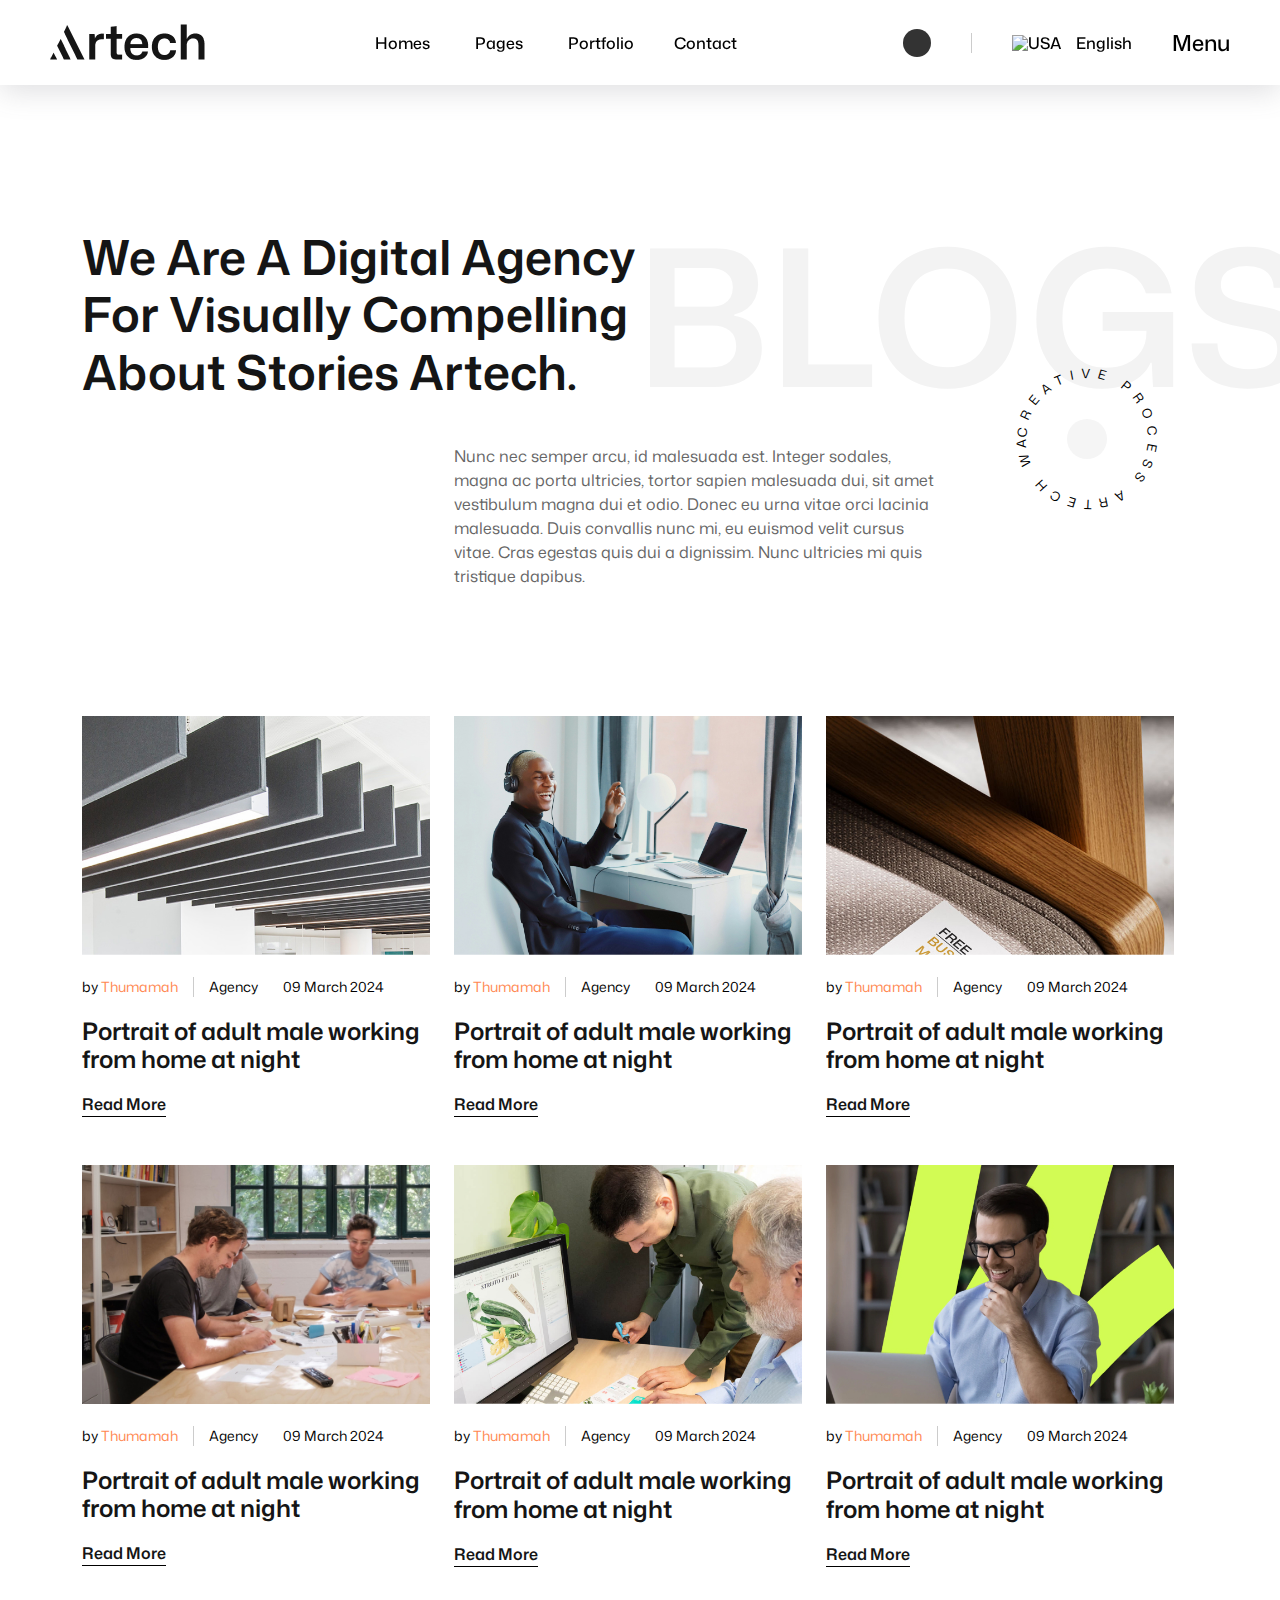
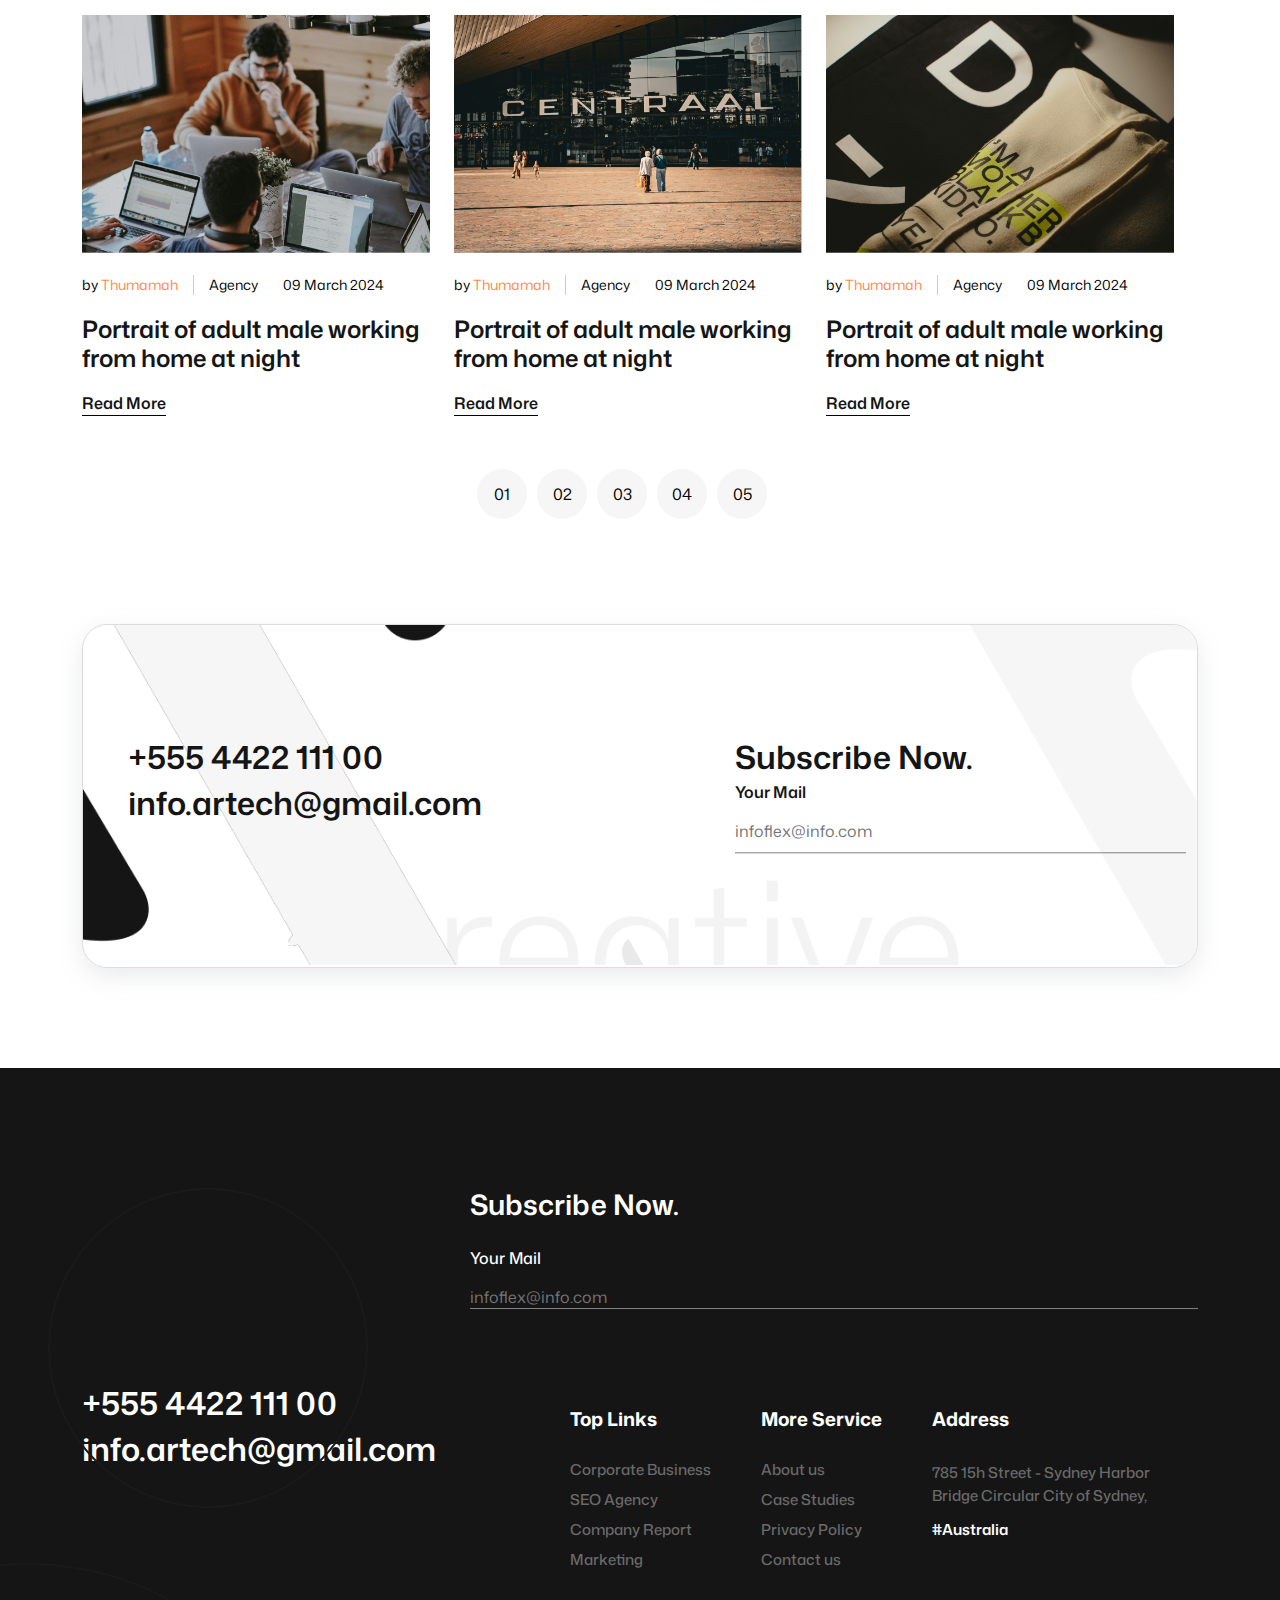
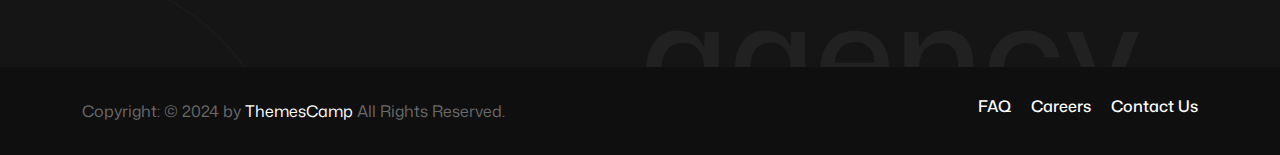
==== commit a2fedaf6: "Added: Blog Page" ====
--- a/src/scss/pages/blog/blog.html
+++ b/src/scss/pages/blog/blog.html
@@ -174,6 +174,462 @@
             </div>
         </div>
     </nav>
+
+    <main>
+        <section id="digital">
+            <div class="container">
+                <div class="row">
+                    <div class="col-md-6 mb-2">
+                        <div class="title-row">
+                            <div class="title">
+                                <h2>We are a digital agency <br> for visually compelling <br> about stories artech.</h2>
+
+                            </div>
+                            <div class="right-title">
+                                <h1>BLOGS</h1>
+                            </div>
+                        </div>
+
+                    </div>
+
+                    <div class="row ">
+                        <div class="col-lg-4">
+                            <div class="text-img">
+                                <img src="https://uithemez.com/i/artech/inner_pages/assets/img/vec6.svg" alt="">
+                            </div>
+
+                        </div>
+
+                        <div class="col-lg-6 ">
+                            <div class="text">
+                                <p>Nunc nec semper arcu, id malesuada est. Integer sodales, <br> magna ac porta
+                                    ultricies, tortor sapien malesuada dui, sit amet <br> vestibulum magna dui et odio.
+                                    Donec eu urna vitae orci lacinia <br> malesuada. Duis convallis nunc mi, eu euismod
+                                    velit cursus <br> vitae. Cras egestas quis dui a dignissim. Nunc ultricies mi quis
+                                    <br> tristique dapibus.
+                                </p>
+                                <img width="800px"
+                                    src="https://uithemez.com/i/artech/inner_pages/assets/img/header_shaps.png" alt="">
+                            </div>
+
+                        </div>
+
+                        <div class="col-lg-2">
+                            <div class="circle-play-btn">
+                                <div class="circle-text-wrapper">
+                                    <div class="circle-text">
+                                        <svg viewBox="0 0 200 200">
+                                            <defs>
+                                                <path id="circlePath"
+                                                    d="M 100,100 m -75,0 a 75,75 0 1,1 150,0 a 75,75 0 1,1 -150,0" />
+                                            </defs>
+                                            <text text-anchor="middle" dominant-baseline="middle">
+                                                <textPath href="#circlePath" startOffset="50%">THE CREATIVE PROCESS
+                                                    ARTECH WATCH
+                                                </textPath>
+                                            </text>
+                                        </svg>
+                                    </div>
+                                </div>
+
+                                <button>
+                                    <i class="ri-play-fill"></i>
+                                </button>
+                            </div>
+                        </div>
+                    </div>
+
+                    <div class="row gy-5">
+                        <div class="col-md-4">
+                            <div class="digital-card">
+                                <div class="card-img">
+                                    <img src="/src/assets/digitalimg1.png" alt="digitalimg1">
+                                </div>
+                                <div class="digital-content">
+                                    <div class="detail">
+                                        <div class="writer">
+                                            <span>by</span>
+                                            <span class="secondspan">Thumamah</span>
+                                        </div>
+                                        <div class="sline"></div>
+                                        <span>Agency</span>
+                                        <div class="date">
+                                            <i class="ri-calendar-line"></i>
+                                            <p>09 March 2024</p>
+                                        </div>
+                                    </div>
+                                    <h4>Portrait of adult male working <br>
+                                        from home at night</h4>
+                                    <div class="read-btn">
+                                        <a href="#"><button>Read More</button></a>
+                                        <img width="30px"
+                                            src="https://uithemez.com/i/artech/home1_creativeAgency/assets/img/arrow.svg"
+                                            alt="">
+                                    </div>
+                                </div>
+                            </div>
+                        </div>
+                        <div class="col-md-4">
+                            <div class="digital-card">
+                                <div class="card-img">
+                                    <img src="/src/assets/digitalimg2.png" alt="digitalimg1">
+                                </div>
+                                <div class="digital-content">
+                                    <div class="detail">
+                                        <div class="writer">
+                                            <span>by</span>
+                                            <span class="secondspan">Thumamah</span>
+                                        </div>
+                                        <div class="sline"></div>
+                                        <span>Agency</span>
+                                        <div class="date">
+                                            <i class="ri-calendar-line"></i>
+                                            <p>09 March 2024</p>
+                                        </div>
+                                    </div>
+                                    <h4>Portrait of adult male working <br>
+                                        from home at night</h4>
+                                    <div class="read-btn">
+                                        <a href="#"><button>Read More</button></a>
+                                        <img width="30px"
+                                            src="https://uithemez.com/i/artech/home1_creativeAgency/assets/img/arrow.svg"
+                                            alt="">
+                                    </div>
+                                </div>
+                            </div>
+                        </div>
+                        <div class="col-md-4">
+                            <div class="digital-card">
+                                <div class="card-img">
+                                    <img src="/src/assets/digitalimg3.png" alt="digitalimg1">
+                                </div>
+                                <div class="digital-content">
+                                    <div class="detail">
+                                        <div class="writer">
+                                            <span>by</span>
+                                            <span class="secondspan">Thumamah</span>
+                                        </div>
+                                        <div class="sline"></div>
+                                        <span>Agency</span>
+                                        <div class="date">
+                                            <i class="ri-calendar-line"></i>
+                                            <p>09 March 2024</p>
+                                        </div>
+                                    </div>
+                                    <h4>Portrait of adult male working <br>
+                                        from home at night</h4>
+                                    <div class="read-btn">
+                                        <a href="#"><button>Read More</button></a>
+                                        <img width="30px"
+                                            src="https://uithemez.com/i/artech/home1_creativeAgency/assets/img/arrow.svg"
+                                            alt="">
+                                    </div>
+                                </div>
+                            </div>
+                        </div>
+                        <div class="col-md-4">
+                            <div class="digital-card">
+                                <div class="card-img">
+                                    <img src="/src/assets/digitalimg4.png" alt="digitalimg1">
+                                </div>
+                                <div class="digital-content">
+                                    <div class="detail">
+                                        <div class="writer">
+                                            <span>by</span>
+                                            <span class="secondspan">Thumamah</span>
+                                        </div>
+                                        <div class="sline"></div>
+                                        <span>Agency</span>
+                                        <div class="date">
+                                            <i class="ri-calendar-line"></i>
+                                            <p>09 March 2024</p>
+                                        </div>
+                                    </div>
+                                    <h4>Portrait of adult male working <br>
+                                        from home at night</h4>
+                                    <div class="read-btn">
+                                        <a href="#"><button>Read More</button></a>
+                                        <img width="30px"
+                                            src="https://uithemez.com/i/artech/home1_creativeAgency/assets/img/arrow.svg"
+                                            alt="">
+                                    </div>
+                                </div>
+                            </div>
+                        </div>
+                        <div class="col-md-4">
+                            <div class="digital-card">
+                                <div class="card-img">
+                                    <img src="/src/assets/digitalimg5.png" alt="digitalimg1">
+                                </div>
+                                <div class="digital-content">
+                                    <div class="detail">
+                                        <div class="writer">
+                                            <span>by</span>
+                                            <span class="secondspan">Thumamah</span>
+                                        </div>
+                                        <div class="sline"></div>
+                                        <span>Agency</span>
+                                        <div class="date">
+                                            <i class="ri-calendar-line"></i>
+                                            <p>09 March 2024</p>
+                                        </div>
+                                    </div>
+                                    <h4>Portrait of adult male working <br>
+                                        from home at night</h4>
+                                    <div class="read-btn">
+                                        <a href="#"><button>Read More</button></a>
+                                        <img width="30px"
+                                            src="https://uithemez.com/i/artech/home1_creativeAgency/assets/img/arrow.svg"
+                                            alt="">
+                                    </div>
+                                </div>
+                            </div>
+                        </div>
+                        <div class="col-md-4">
+                            <div class="digital-card">
+                                <div class="card-img">
+                                    <img src="/src/assets/digitalimg6.png" alt="digitalimg1">
+                                </div>
+                                <div class="digital-content">
+                                    <div class="detail">
+                                        <div class="writer">
+                                            <span>by</span>
+                                            <span class="secondspan">Thumamah</span>
+                                        </div>
+                                        <div class="sline"></div>
+                                        <span>Agency</span>
+                                        <div class="date">
+                                            <i class="ri-calendar-line"></i>
+                                            <p>09 March 2024</p>
+                                        </div>
+                                    </div>
+                                    <h4>Portrait of adult male working <br>
+                                        from home at night</h4>
+                                    <div class="read-btn">
+                                        <a href="#"><button>Read More</button></a>
+                                        <img width="30px"
+                                            src="https://uithemez.com/i/artech/home1_creativeAgency/assets/img/arrow.svg"
+                                            alt="">
+                                    </div>
+                                </div>
+                            </div>
+                        </div>
+                        <div class="col-md-4">
+                            <div class="digital-card">
+                                <div class="card-img">
+                                    <img src="/src/assets/digitalimg7.png" alt="digitalimg1">
+                                </div>
+                                <div class="digital-content">
+                                    <div class="detail">
+                                        <div class="writer">
+                                            <span>by</span>
+                                            <span class="secondspan">Thumamah</span>
+                                        </div>
+                                        <div class="sline"></div>
+                                        <span>Agency</span>
+                                        <div class="date">
+                                            <i class="ri-calendar-line"></i>
+                                            <p>09 March 2024</p>
+                                        </div>
+                                    </div>
+                                    <h4>Portrait of adult male working <br>
+                                        from home at night</h4>
+                                    <div class="read-btn">
+                                        <a href="#"><button>Read More</button></a>
+                                        <img width="30px"
+                                            src="https://uithemez.com/i/artech/home1_creativeAgency/assets/img/arrow.svg"
+                                            alt="">
+                                    </div>
+                                </div>
+                            </div>
+                        </div>
+                        <div class="col-md-4">
+                            <div class="digital-card">
+                                <div class="card-img">
+                                    <img src="/src/assets/digitalimg8.png" alt="digitalimg1">
+                                </div>
+                                <div class="digital-content">
+                                    <div class="detail">
+                                        <div class="writer">
+                                            <span>by</span>
+                                            <span class="secondspan">Thumamah</span>
+                                        </div>
+                                        <div class="sline"></div>
+                                        <span>Agency</span>
+                                        <div class="date">
+                                            <i class="ri-calendar-line"></i>
+                                            <p>09 March 2024</p>
+                                        </div>
+                                    </div>
+                                    <h4>Portrait of adult male working <br>
+                                        from home at night</h4>
+                                    <div class="read-btn">
+                                        <a href="#"><button>Read More</button></a>
+                                        <img width="30px"
+                                            src="https://uithemez.com/i/artech/home1_creativeAgency/assets/img/arrow.svg"
+                                            alt="">
+                                    </div>
+                                </div>
+                            </div>
+                        </div>
+                        <div class="col-md-4">
+                            <div class="digital-card">
+                                <div class="card-img">
+                                    <img src="/src/assets/digitalimg9.png" alt="digitalimg1">
+                                </div>
+                                <div class="digital-content">
+                                    <div class="detail">
+                                        <div class="writer">
+                                            <span>by</span>
+                                            <span class="secondspan">Thumamah</span>
+                                        </div>
+                                        <div class="sline"></div>
+                                        <span>Agency</span>
+                                        <div class="date">
+                                            <i class="ri-calendar-line"></i>
+                                            <p>09 March 2024</p>
+                                        </div>
+                                    </div>
+                                    <h4>Portrait of adult male working <br>
+                                        from home at night</h4>
+                                    <div class="read-btn">
+                                        <a href="#"><button>Read More</button></a>
+                                        <img width="30px"
+                                            src="https://uithemez.com/i/artech/home1_creativeAgency/assets/img/arrow.svg"
+                                            alt="">
+                                    </div>
+                                </div>
+                            </div>
+                        </div>
+
+                        <div class="pagination">
+                            <a href="#">01</a>
+                            <a href="#">02</a>
+                            <a href="#">03</a>
+                            <a href="#">04</a>
+                            <a href="#">05</a>
+                        </div>
+                    </div>
+
+                </div>
+            </div>
+        </section>
+
+        <section id="subscribe">
+            <div class="container position-relative">
+                <div class="sub-img">
+                    <img src="/src/assets/subimg.png" alt="" class="img-fluid">
+                </div>
+                <div class="row position-absolute top-50 start-50 translate-middle w-100 ">
+                    <div class="col-lg-7 contact">
+                        <h2>+555 4422 111 00</h2>
+                        <h2>info.artech@gmail.com</h2>
+                    </div>
+                    <div class="col-lg-5 email">
+                        <h2>Subscribe Now.</h2>
+                        <span>Your Mail</span>
+                        <form action="#">
+                            <input type="email" placeholder="infoflex@info.com">
+                            <img src="https://uithemez.com/i/artech/inner_pages/assets/img/arrow.svg"
+                                alt="">
+                            <div class="line"></div>
+                        </form>
+                    </div>
+                </div>
+            </div>
+        </section>
+    </main>
+
+    <footer>
+
+        <div class="container">
+
+            <div class="row g-5">
+                <div class="col-lg-4">
+                    <div class="left-section">
+                        <div class="circle"></div>
+                        <div class="circle-second"></div>
+                        <img class="triangle" width="400px"
+                            src="https://uithemez.com/i/artech/home1_creativeAgency/assets/img/fav_line.png" alt="">
+                        <div class="artech-logo">
+                            <img src="https://uithemez.com/i/artech/home1_creativeAgency/assets/img/logo_wh.svg" alt="">
+                        </div>
+                        <div class="contact">
+                            <h2>+555 4422 111 00</h2>
+                            <h2>info.artech@gmail.com</h2>
+                        </div>
+                    </div>
+
+                </div>
+
+                <div class="col-lg-8">
+                    <div class="right-section">
+                        <h3>Subscribe Now.</h3>
+
+                        <div class="email">
+                            <h4>Your Mail</h4>
+                            <form action="#">
+                                <input type="email" placeholder="infoflex@info.com">
+                                <img src="https://uithemez.com/i/artech/home1_creativeAgency/assets/img/arrow_wh.svg"
+                                    alt="">
+                                <div class="line"></div>
+                            </form>
+                        </div>
+
+
+                        <div class="list-row">
+                            <ul class="list">
+                                <li class="title">Top Links</li>
+                                <li>Corporate Business</li>
+                                <li>SEO Agency</li>
+                                <li>Company Report</li>
+                                <li>Marketing</li>
+                            </ul>
+                            <ul class="list">
+                                <li class="title">More Service</li>
+                                <li>About us</li>
+                                <li>Case Studies</li>
+                                <li>Privacy Policy</li>
+                                <li>Contact us</li>
+                            </ul>
+                            <ul class="list">
+                                <li class="title">Address</li>
+                                <li class="lineheight">785 15h Street - Sydney Harbor <br>
+                                    Bridge Circular City of Sydney,</li>
+                                <li class="hashtag">#Australia</li>
+
+                            </ul>
+                        </div>
+                    </div>
+
+
+                </div>
+            </div>
+
+            <h1 class="agency">agency
+                <img src="http://127.0.0.1:5500/src/assets/vec4.png" alt="">
+            </h1>
+        </div>
+
+        <div class="about-footer">
+            <div class="container">
+
+                <div class="writer-brand">
+                    <span>Copyright: © 2024 by <span class="second-text"> ThemesCamp</span> All Rights Reserved.</span>
+                </div>
+
+                <div class="about">
+                    <h5>FAQ</h5>
+                    <h5>Careers</h5>
+                    <h5>Contact Us</h5>
+                </div>
+
+
+            </div>
+
+        </div>
+
+    </footer>
 </body>
 
 </html>--- a/src/scss/style.css
+++ b/src/scss/style.css
@@ -151,7 +151,7 @@
   align-items: center;
 }
 
-.flex-center, #purpose .circle-play-btn button, #work .work-card .work-content, #products .product-card .product-content, #products .product-card, #about .container, #banner .video .video-img .play-btn, #banner .modal, #hero .special, #hero .image-grid .circle-img, #hero .image-grid .star-img, #navbar .nav-row .actions .dark-mode {
+.flex-center, #digital .circle-play-btn button, #purpose .circle-play-btn button, #work .work-card .work-content, #products .product-card .product-content, #products .product-card, #about .container, #banner .video .video-img .play-btn, #banner .modal, #hero .special, #hero .image-grid .circle-img, #hero .image-grid .star-img, #navbar .nav-row .actions .dark-mode {
   display: flex;
   justify-content: center;
   align-items: center;
@@ -1611,6 +1611,174 @@
   fill: #000;
 }
 
+#blog {
+  padding-top: 100px;
+  padding-bottom: 50px;
+}
+#blog .blog-row {
+  display: flex;
+  justify-content: space-between;
+}
+#blog .blog-row .left-section {
+  display: flex;
+  gap: 10px;
+}
+#blog .blog-row .left-section .flower-content {
+  display: flex;
+  justify-content: flex-start;
+  flex-direction: column;
+  gap: 15px;
+}
+#blog .blog-row .left-section .flower-content p {
+  color: #666;
+  font-weight: 400;
+  line-height: 1.7;
+  white-space: nowrap;
+}
+#blog .blog-row .left-section .flower-content .flower-img {
+  display: flex;
+  justify-content: flex-end;
+}
+#blog .blog-row .center-section .line {
+  width: 1px;
+  height: 200px;
+  background-color: #ddd;
+}
+#blog .blog-row .right-section {
+  display: flex;
+  flex-direction: column;
+  gap: 25px;
+}
+#blog .blog-row .right-section h1 {
+  font-size: 50px;
+  font-weight: 600;
+  color: #151515;
+}
+#blog .blog-row .right-section .title-row {
+  display: flex;
+  align-items: center;
+  gap: 15px;
+}
+#blog .blog-row .right-section .title-row span {
+  font-weight: 600;
+  color: #151515;
+}
+#blog .blog-img {
+  position: relative;
+  background-image: url(https://uithemez.com/i/artech/home1_creativeAgency/assets/img/blog/2.jpg);
+  background-repeat: no-repeat;
+  background-size: cover;
+  background-position: center;
+  height: 500px;
+}
+#blog .blog-img::after {
+  position: absolute;
+  content: "";
+  left: 0;
+  top: 0;
+  width: 100%;
+  height: 100%;
+  background-color: #000;
+  opacity: 0.5;
+}
+#blog .blog-img .img-content {
+  position: absolute;
+  color: #fff;
+  z-index: 9;
+  left: 40px;
+  bottom: 20px;
+}
+#blog .blog-img .img-content h2 {
+  line-height: 1.5;
+}
+#blog .blog-img .img-content .detail {
+  display: flex;
+  font-size: 14px;
+  gap: 20px;
+  align-items: center;
+}
+#blog .blog-img .img-content .detail .sline {
+  width: 1px;
+  height: 22px;
+  background-color: #ddd;
+}
+#blog .blog-img .img-content .detail .date {
+  display: flex;
+  align-items: center;
+  gap: 10px;
+}
+#blog .blog-img .img-content .detail .date p {
+  margin: 0 auto;
+}
+#blog .blog-img .img-content .detail .secondspan {
+  color: #f0804d;
+}
+#blog .blog-img .img-content .detail .date {
+  display: flex;
+}
+#blog .blog-right {
+  overflow: hidden;
+}
+#blog .blog-right .right-img {
+  background-image: url(https://uithemez.com/i/artech/home1_creativeAgency/assets/img/blog/1.jpg);
+  background-repeat: no-repeat;
+  background-size: cover;
+  background-position: center;
+  height: 260px;
+}
+#blog .blog-right .right-content {
+  display: flex;
+  flex-direction: column;
+  gap: 15px;
+  padding-top: 20px;
+}
+#blog .blog-right .right-content .detail {
+  display: flex;
+  align-items: center;
+  gap: 20px;
+  font-size: 14px;
+}
+#blog .blog-right .right-content .detail .secondspan {
+  color: #f0804d;
+  font-weight: 500;
+}
+#blog .blog-right .right-content .detail .sline {
+  width: 1px;
+  height: 22px;
+  background-color: #ddd;
+}
+#blog .blog-right .right-content .detail .date {
+  display: flex;
+  align-items: center;
+  gap: 10px;
+}
+#blog .blog-right .right-content .detail .date p {
+  margin: 0 auto;
+}
+#blog .blog-right .right-content h4 {
+  font-weight: 600;
+  color: #151515;
+}
+#blog .blog-right .right-content p {
+  color: #666;
+  line-height: 1.6;
+  white-space: nowrap;
+  font-size: 15px;
+  font-weight: 500;
+}
+#blog .blog-right .right-content .read-btn {
+  display: flex;
+  align-items: center;
+  gap: 10px;
+}
+#blog .blog-right .right-content .read-btn a button {
+  border: none;
+  border-bottom: 1px solid #000;
+  line-height: 1.5;
+  font-weight: 600;
+  color: #151515;
+}
+
 #client {
   padding-top: 100px;
   padding-bottom: 50px;
@@ -1947,174 +2115,6 @@
      object-fit: contain;
 }
 
-#blog {
-  padding-top: 100px;
-  padding-bottom: 50px;
-}
-#blog .blog-row {
-  display: flex;
-  justify-content: space-between;
-}
-#blog .blog-row .left-section {
-  display: flex;
-  gap: 10px;
-}
-#blog .blog-row .left-section .flower-content {
-  display: flex;
-  justify-content: flex-start;
-  flex-direction: column;
-  gap: 15px;
-}
-#blog .blog-row .left-section .flower-content p {
-  color: #666;
-  font-weight: 400;
-  line-height: 1.7;
-  white-space: nowrap;
-}
-#blog .blog-row .left-section .flower-content .flower-img {
-  display: flex;
-  justify-content: flex-end;
-}
-#blog .blog-row .center-section .line {
-  width: 1px;
-  height: 200px;
-  background-color: #ddd;
-}
-#blog .blog-row .right-section {
-  display: flex;
-  flex-direction: column;
-  gap: 25px;
-}
-#blog .blog-row .right-section h1 {
-  font-size: 50px;
-  font-weight: 600;
-  color: #151515;
-}
-#blog .blog-row .right-section .title-row {
-  display: flex;
-  align-items: center;
-  gap: 15px;
-}
-#blog .blog-row .right-section .title-row span {
-  font-weight: 600;
-  color: #151515;
-}
-#blog .blog-img {
-  position: relative;
-  background-image: url(https://uithemez.com/i/artech/home1_creativeAgency/assets/img/blog/2.jpg);
-  background-repeat: no-repeat;
-  background-size: cover;
-  background-position: center;
-  height: 500px;
-}
-#blog .blog-img::after {
-  position: absolute;
-  content: "";
-  left: 0;
-  top: 0;
-  width: 100%;
-  height: 100%;
-  background-color: #000;
-  opacity: 0.5;
-}
-#blog .blog-img .img-content {
-  position: absolute;
-  color: #fff;
-  z-index: 9;
-  left: 40px;
-  bottom: 20px;
-}
-#blog .blog-img .img-content h2 {
-  line-height: 1.5;
-}
-#blog .blog-img .img-content .detail {
-  display: flex;
-  font-size: 14px;
-  gap: 20px;
-  align-items: center;
-}
-#blog .blog-img .img-content .detail .sline {
-  width: 1px;
-  height: 22px;
-  background-color: #ddd;
-}
-#blog .blog-img .img-content .detail .date {
-  display: flex;
-  align-items: center;
-  gap: 10px;
-}
-#blog .blog-img .img-content .detail .date p {
-  margin: 0 auto;
-}
-#blog .blog-img .img-content .detail .secondspan {
-  color: #f0804d;
-}
-#blog .blog-img .img-content .detail .date {
-  display: flex;
-}
-#blog .blog-right {
-  overflow: hidden;
-}
-#blog .blog-right .right-img {
-  background-image: url(https://uithemez.com/i/artech/home1_creativeAgency/assets/img/blog/1.jpg);
-  background-repeat: no-repeat;
-  background-size: cover;
-  background-position: center;
-  height: 260px;
-}
-#blog .blog-right .right-content {
-  display: flex;
-  flex-direction: column;
-  gap: 15px;
-  padding-top: 20px;
-}
-#blog .blog-right .right-content .detail {
-  display: flex;
-  align-items: center;
-  gap: 20px;
-  font-size: 14px;
-}
-#blog .blog-right .right-content .detail .secondspan {
-  color: #f0804d;
-  font-weight: 500;
-}
-#blog .blog-right .right-content .detail .sline {
-  width: 1px;
-  height: 22px;
-  background-color: #ddd;
-}
-#blog .blog-right .right-content .detail .date {
-  display: flex;
-  align-items: center;
-  gap: 10px;
-}
-#blog .blog-right .right-content .detail .date p {
-  margin: 0 auto;
-}
-#blog .blog-right .right-content h4 {
-  font-weight: 600;
-  color: #151515;
-}
-#blog .blog-right .right-content p {
-  color: #666;
-  line-height: 1.6;
-  white-space: nowrap;
-  font-size: 15px;
-  font-weight: 500;
-}
-#blog .blog-right .right-content .read-btn {
-  display: flex;
-  align-items: center;
-  gap: 10px;
-}
-#blog .blog-right .right-content .read-btn a button {
-  border: none;
-  border-bottom: 1px solid #000;
-  line-height: 1.5;
-  font-weight: 600;
-  color: #151515;
-}
-
 #project {
   background-color: #f6f6f6;
   padding: 100px 0;
@@ -2196,170 +2196,203 @@
   transform: rotate(-40deg);
 }
 
-#blog {
-  padding-top: 100px;
-  padding-bottom: 50px;
-}
-#blog .blog-row {
-  display: flex;
-  justify-content: space-between;
-}
-#blog .blog-row .left-section {
-  display: flex;
+#digital {
+  padding-top: 200px;
+}
+#digital .title-row {
+  display: flex;
+}
+#digital .title-row .title {
+  display: flex;
+  align-items: center;
+}
+#digital .title-row .title h2 {
+  font-size: 48px;
+  white-space: nowrap;
+  font-weight: 600;
+  color: #151515;
+  text-transform: capitalize;
+}
+#digital .title-row .right-title {
+  display: flex;
+  align-items: center;
+}
+#digital .title-row .right-title h1 {
+  font-size: 190px;
+  color: #f3f3f3;
+  font-weight: 600;
+}
+#digital .text p {
+  line-height: 1.5;
+  color: #666;
+  white-space: nowrap;
+}
+#digital .circle-play-btn {
+  position: relative;
+  display: flex;
+  align-items: center;
+  justify-content: center;
+  width: 150px;
+  height: 150px;
+  bottom: 80px;
+}
+#digital .circle-play-btn button {
+  padding: 20px 20px;
+  border-radius: 50%;
+  border: none;
+  background: #f5f5f5;
+  cursor: pointer;
+  position: absolute;
+}
+#digital .circle-play-btn button i {
+  font-size: 30px;
+  color: #000;
+}
+#digital .circle-play-btn .circle-text-wrapper {
+  position: absolute;
+  width: 170px;
+  height: 170px;
+  top: 50%;
+  left: 50%;
+  transform: translate(-50%, -50%);
+}
+#digital .circle-play-btn .circle-text {
+  width: 100%;
+  height: 100%;
+  animation: rotateText 15s linear infinite;
+}
+#digital .circle-play-btn .circle-text svg {
+  width: 100%;
+  height: 100%;
+  font-size: 11px;
+  text-transform: uppercase;
+}
+#digital .circle-play-btn .circle-text text {
+  font-size: 15px;
+  letter-spacing: 9px;
+  fill: #000;
+}
+#digital .digital-card {
+  overflow: hidden;
+}
+#digital .digital-card .card-img {
+  width: 100%;
+  height: auto;
+}
+#digital .digital-card .card-img img {
+  width: 100%;
+  height: 100%;
+  -o-object-fit: cover;
+     object-fit: cover;
+}
+#digital .digital-card .digital-content .detail {
+  display: flex;
+  align-items: center;
+  gap: 15px;
+  font-size: 14px;
+  padding-top: 20px;
+}
+#digital .digital-card .digital-content .detail .writer .secondspan {
+  color: #ff8851;
+}
+#digital .digital-card .digital-content .detail .sline {
+  width: 1px;
+  height: 20px;
+  background-color: #ccc;
+}
+#digital .digital-card .digital-content .detail .date {
+  display: flex;
+  align-items: center;
   gap: 10px;
 }
-#blog .blog-row .left-section .flower-content {
-  display: flex;
-  justify-content: flex-start;
-  flex-direction: column;
-  gap: 15px;
-}
-#blog .blog-row .left-section .flower-content p {
-  color: #666;
-  font-weight: 400;
-  line-height: 1.7;
-  white-space: nowrap;
-}
-#blog .blog-row .left-section .flower-content .flower-img {
-  display: flex;
-  justify-content: flex-end;
-}
-#blog .blog-row .center-section .line {
-  width: 1px;
-  height: 200px;
-  background-color: #ddd;
-}
-#blog .blog-row .right-section {
-  display: flex;
-  flex-direction: column;
-  gap: 25px;
-}
-#blog .blog-row .right-section h1 {
-  font-size: 50px;
+#digital .digital-card .digital-content .detail .date p {
+  margin: 0 auto;
+}
+#digital .digital-card .digital-content h4 {
   font-weight: 600;
   color: #151515;
-}
-#blog .blog-row .right-section .title-row {
-  display: flex;
-  align-items: center;
-  gap: 15px;
-}
-#blog .blog-row .right-section .title-row span {
-  font-weight: 600;
-  color: #151515;
-}
-#blog .blog-img {
-  position: relative;
-  background-image: url(https://uithemez.com/i/artech/home1_creativeAgency/assets/img/blog/2.jpg);
-  background-repeat: no-repeat;
-  background-size: cover;
-  background-position: center;
-  height: 500px;
-}
-#blog .blog-img::after {
-  position: absolute;
-  content: "";
-  left: 0;
-  top: 0;
-  width: 100%;
-  height: 100%;
-  background-color: #000;
-  opacity: 0.5;
-}
-#blog .blog-img .img-content {
-  position: absolute;
-  color: #fff;
-  z-index: 9;
-  left: 40px;
-  bottom: 20px;
-}
-#blog .blog-img .img-content h2 {
-  line-height: 1.5;
-}
-#blog .blog-img .img-content .detail {
-  display: flex;
-  font-size: 14px;
-  gap: 20px;
-  align-items: center;
-}
-#blog .blog-img .img-content .detail .sline {
-  width: 1px;
-  height: 22px;
-  background-color: #ddd;
-}
-#blog .blog-img .img-content .detail .date {
+  padding-top: 20px;
+}
+#digital .digital-card .digital-content .read-btn {
   display: flex;
   align-items: center;
   gap: 10px;
-}
-#blog .blog-img .img-content .detail .date p {
-  margin: 0 auto;
-}
-#blog .blog-img .img-content .detail .secondspan {
-  color: #f0804d;
-}
-#blog .blog-img .img-content .detail .date {
-  display: flex;
-}
-#blog .blog-right {
-  overflow: hidden;
-}
-#blog .blog-right .right-img {
-  background-image: url(https://uithemez.com/i/artech/home1_creativeAgency/assets/img/blog/1.jpg);
-  background-repeat: no-repeat;
-  background-size: cover;
-  background-position: center;
-  height: 260px;
-}
-#blog .blog-right .right-content {
-  display: flex;
-  flex-direction: column;
-  gap: 15px;
-  padding-top: 20px;
-}
-#blog .blog-right .right-content .detail {
-  display: flex;
-  align-items: center;
-  gap: 20px;
-  font-size: 14px;
-}
-#blog .blog-right .right-content .detail .secondspan {
-  color: #f0804d;
-  font-weight: 500;
-}
-#blog .blog-right .right-content .detail .sline {
-  width: 1px;
-  height: 22px;
-  background-color: #ddd;
-}
-#blog .blog-right .right-content .detail .date {
-  display: flex;
-  align-items: center;
-  gap: 10px;
-}
-#blog .blog-right .right-content .detail .date p {
-  margin: 0 auto;
-}
-#blog .blog-right .right-content h4 {
-  font-weight: 600;
-  color: #151515;
-}
-#blog .blog-right .right-content p {
-  color: #666;
-  line-height: 1.6;
-  white-space: nowrap;
-  font-size: 15px;
-  font-weight: 500;
-}
-#blog .blog-right .right-content .read-btn {
-  display: flex;
-  align-items: center;
-  gap: 10px;
-}
-#blog .blog-right .right-content .read-btn a button {
+  padding-top: 10px;
+}
+#digital .digital-card .digital-content .read-btn a button {
   border: none;
   border-bottom: 1px solid #000;
   line-height: 1.5;
   font-weight: 600;
   color: #151515;
+  background: transparent;
+}
+#digital .pagination {
+  display: flex;
+  justify-content: center;
+  align-items: center;
+}
+#digital .pagination a {
+  width: 50px;
+  height: 50px;
+  border-radius: 50%;
+  display: flex;
+  align-items: center;
+  justify-content: center;
+  background-color: #f6f6f6;
+  margin: 5px;
+}
+
+#subscribe {
+  position: relative;
+  padding: 100px 0;
+}
+#subscribe .sub-img {
+  border: 1px solid #ddd;
+  border-radius: 25px;
+  overflow: hidden;
+  box-shadow: rgba(149, 157, 165, 0.2) 0px 8px 24px;
+}
+#subscribe .sub-img img {
+  width: 100%;
+  height: auto;
+}
+#subscribe .row.position-absolute .contact,
+#subscribe .row.position-absolute .email {
+  color: #151515;
+  text-align: start;
+}
+#subscribe .row.position-absolute .contact {
+  padding-left: 70px;
+}
+#subscribe .row.position-absolute .contact h2 {
+  font-weight: 600;
+}
+#subscribe .row.position-absolute .email h2 {
+  font-weight: 600;
+}
+#subscribe .row.position-absolute .email span {
+  font-weight: 600;
+}
+#subscribe .row.position-absolute .email form {
+  position: relative;
+  margin-top: 20px;
+}
+#subscribe .row.position-absolute .email form input {
+  width: 100%;
+  background: transparent;
+  border: none;
+  outline: none;
+  margin-bottom: 10px;
+}
+#subscribe .row.position-absolute .email form .line {
+  width: 100%;
+  height: 1px;
+  background-color: gray;
+}
+#subscribe .row.position-absolute .email form img {
+  position: absolute;
+  right: 0;
+  top: -5px;
+  transform: rotate(-40deg);
 }/*# sourceMappingURL=style.css.map */